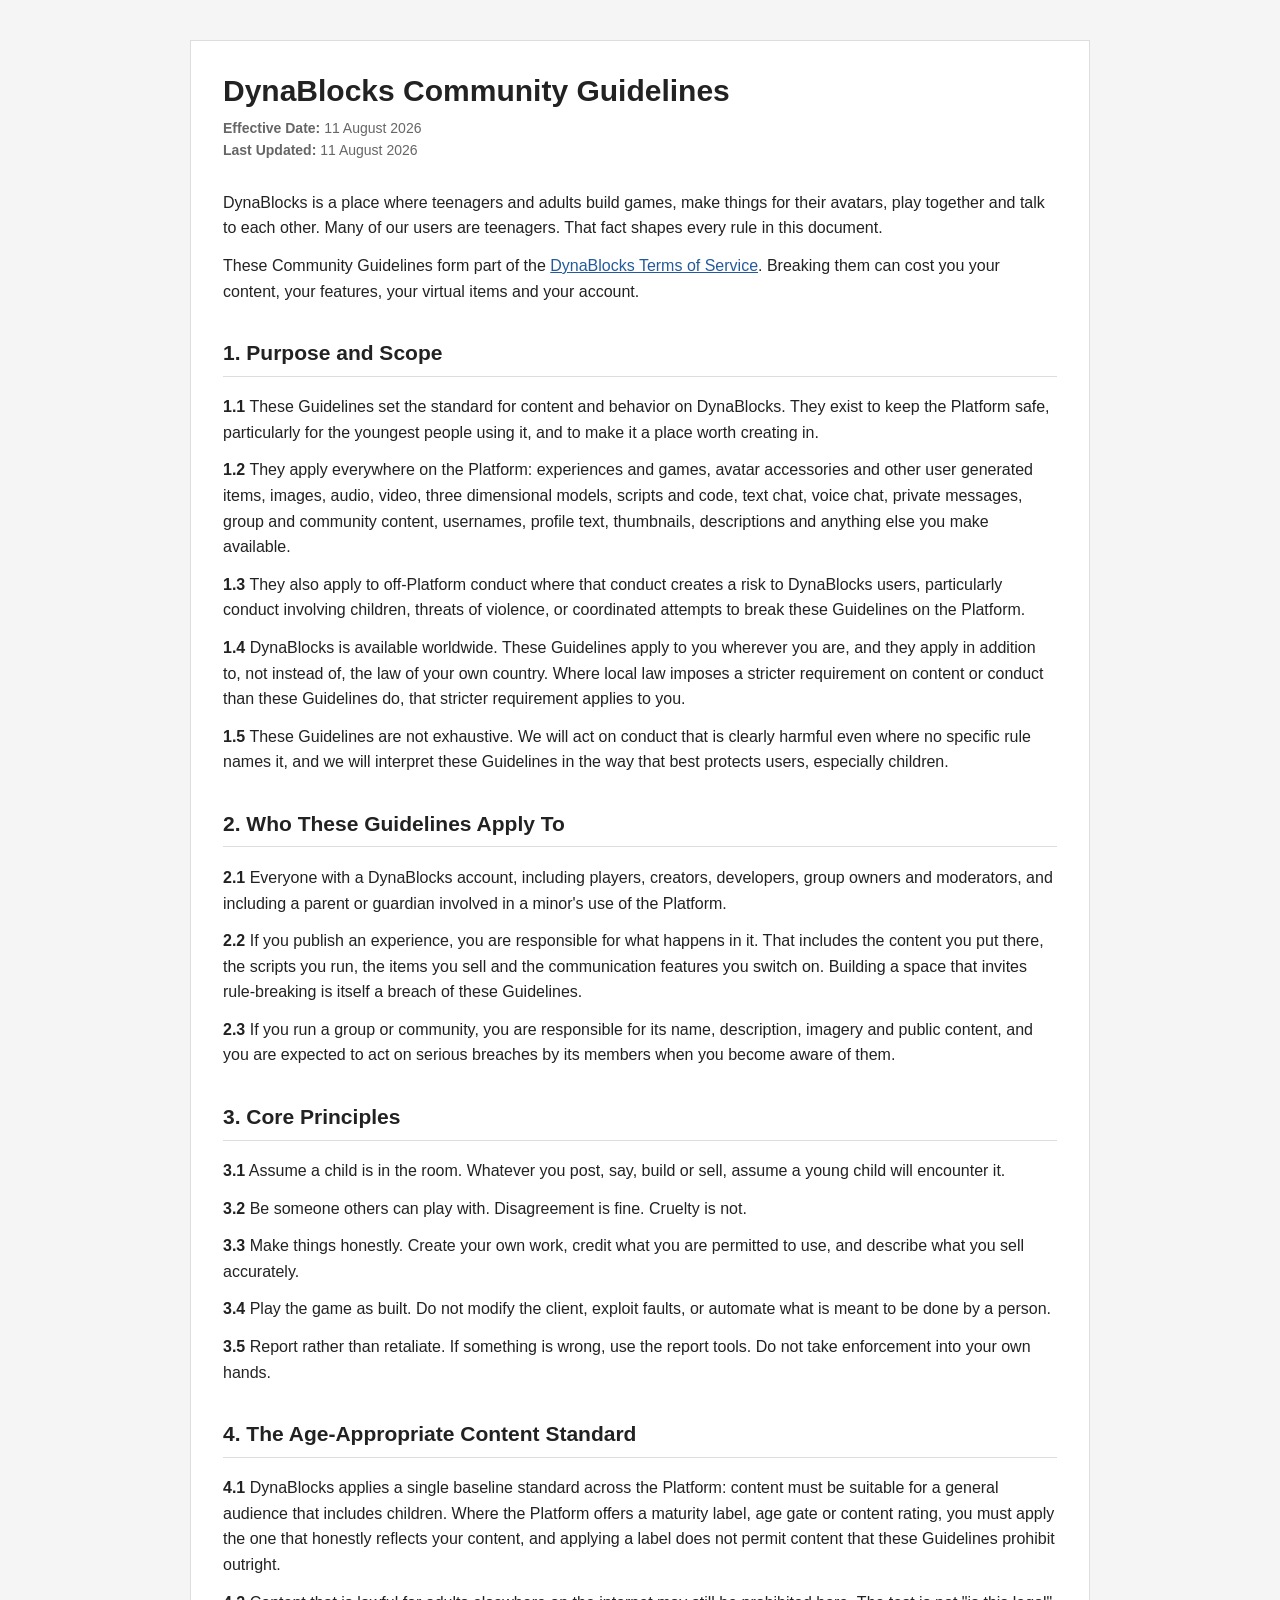
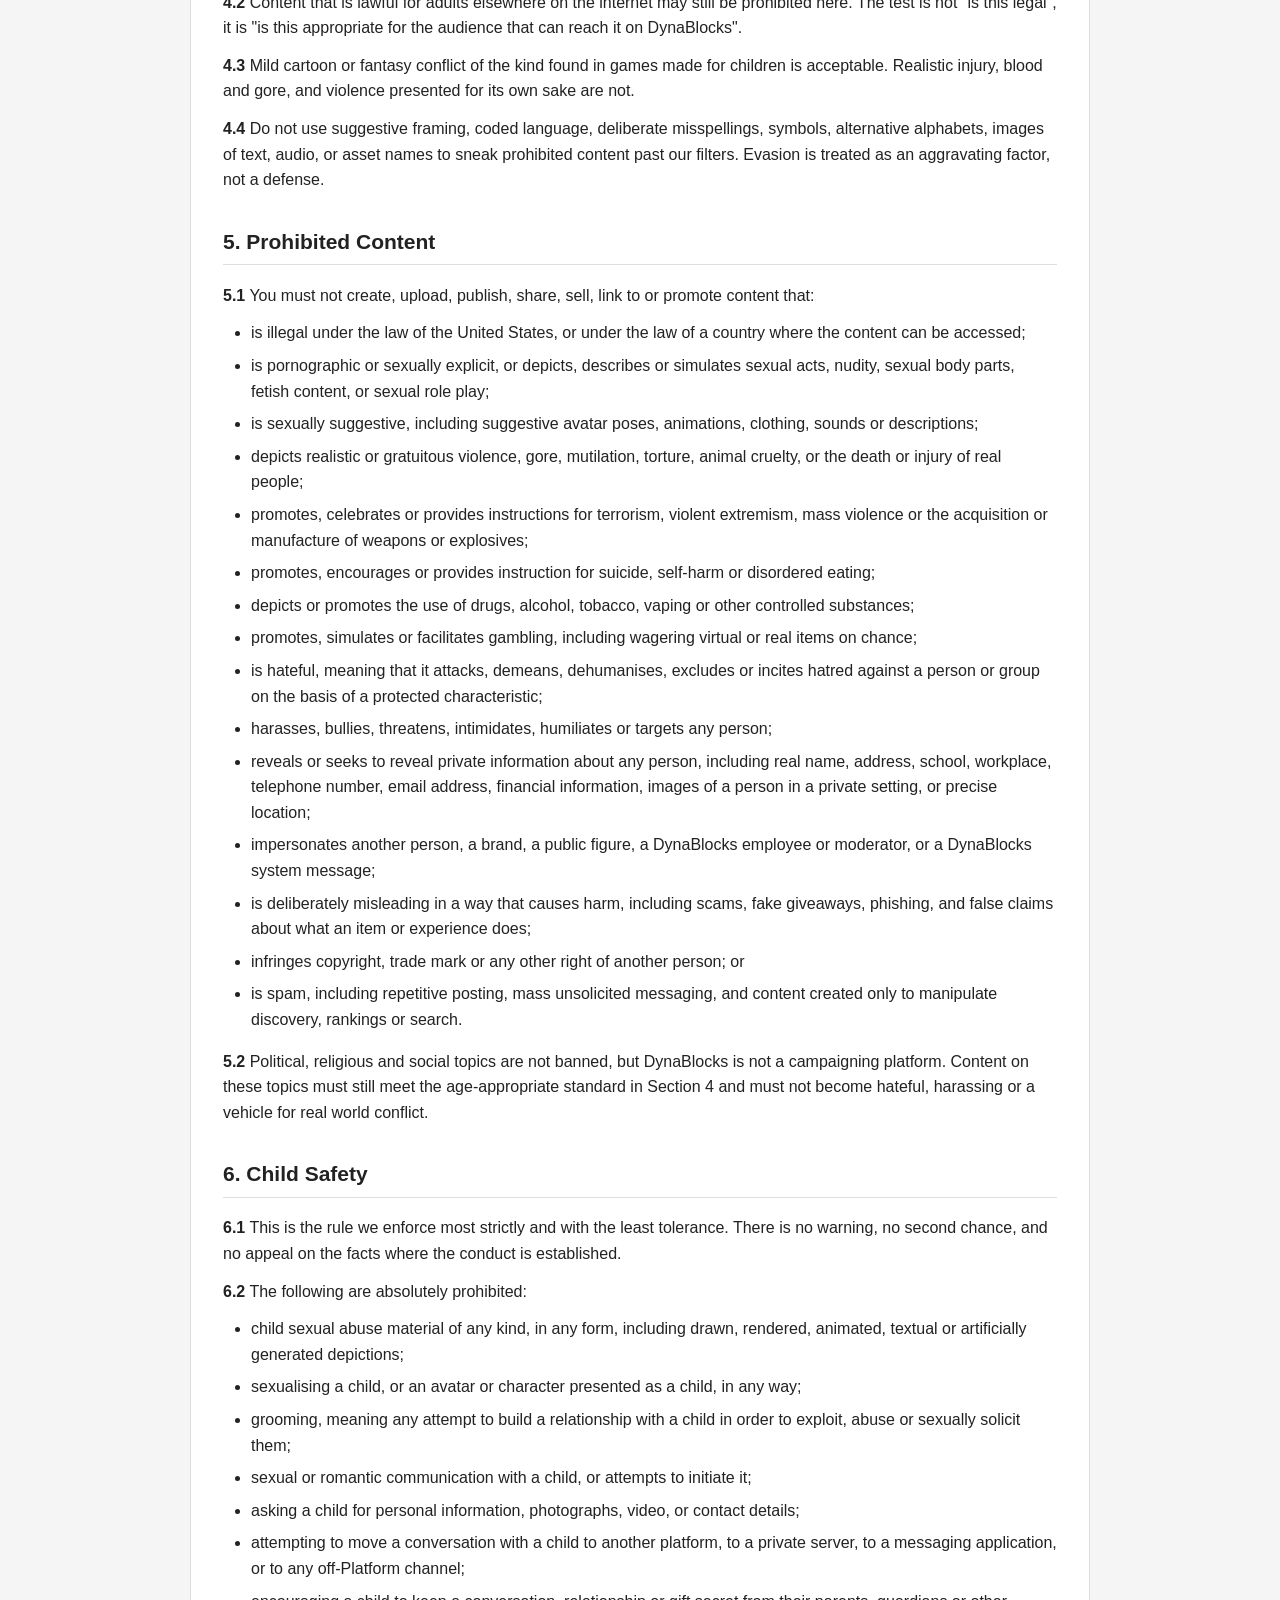
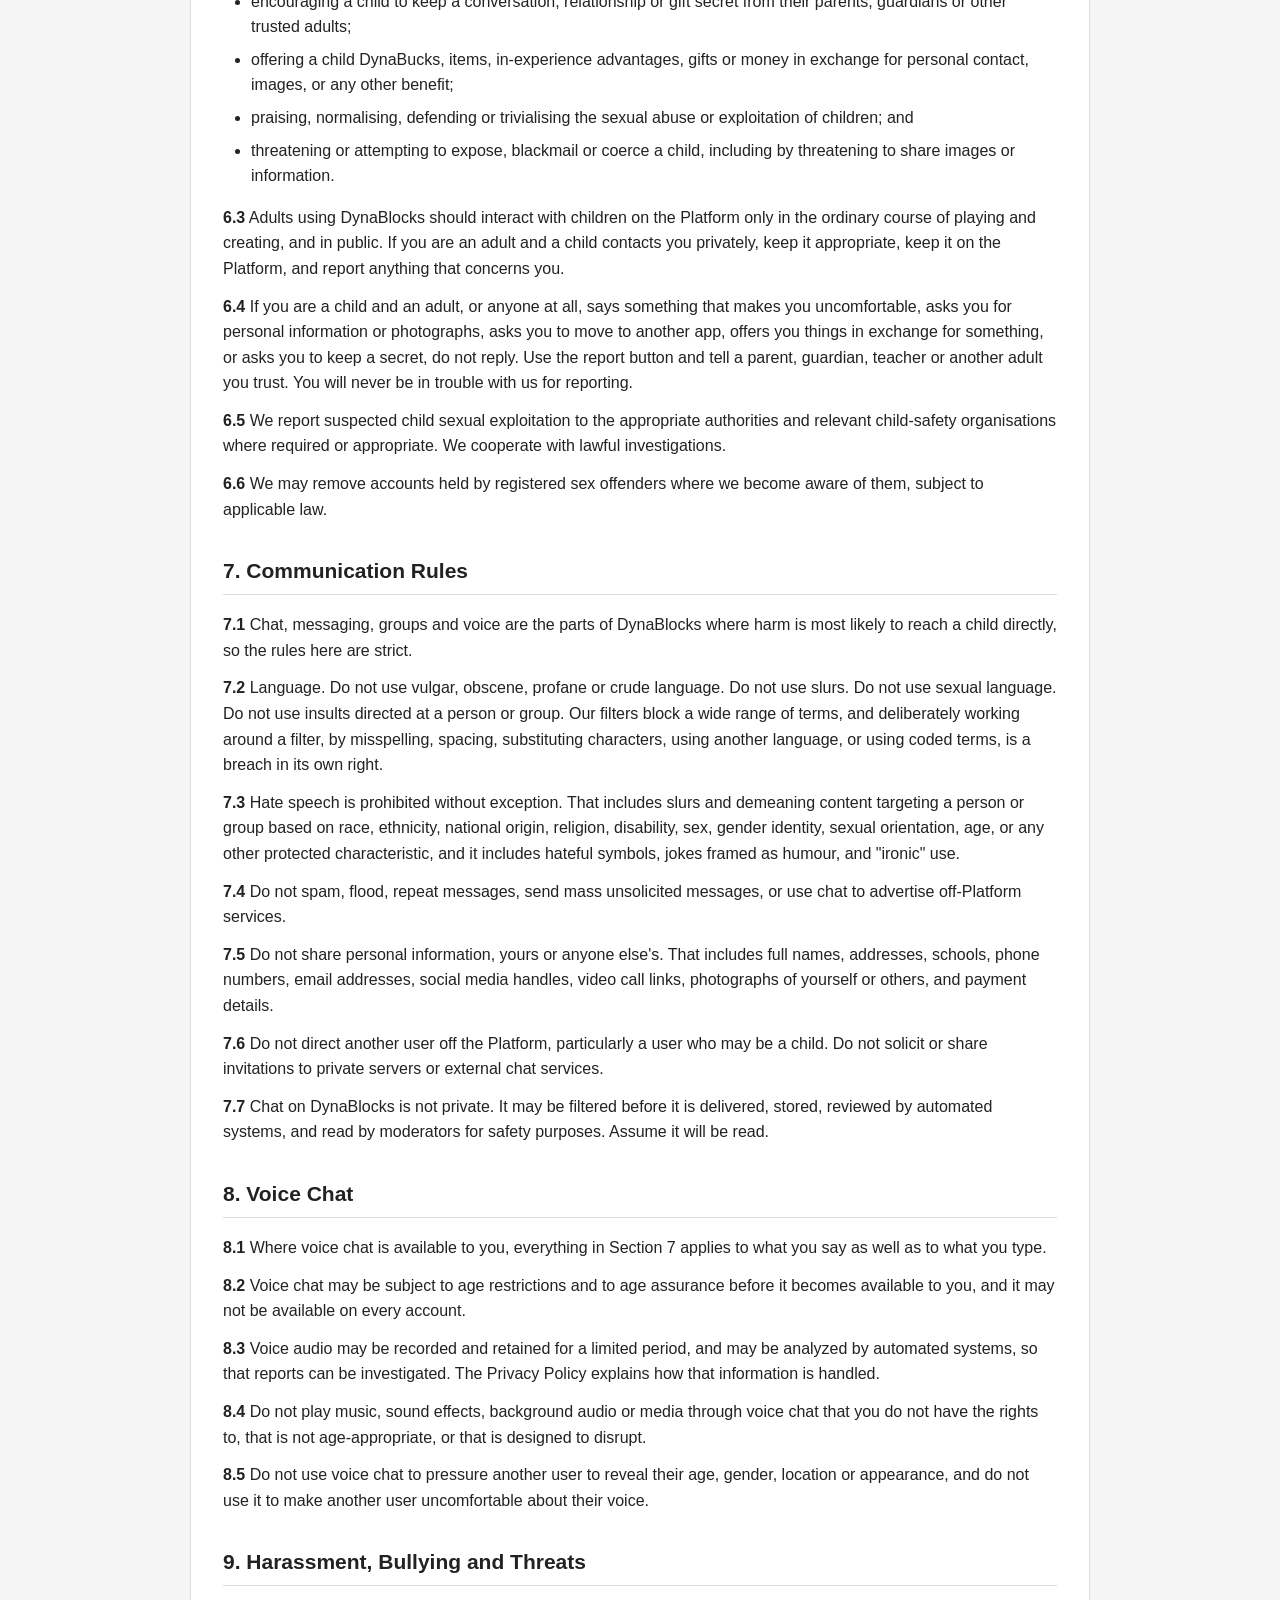
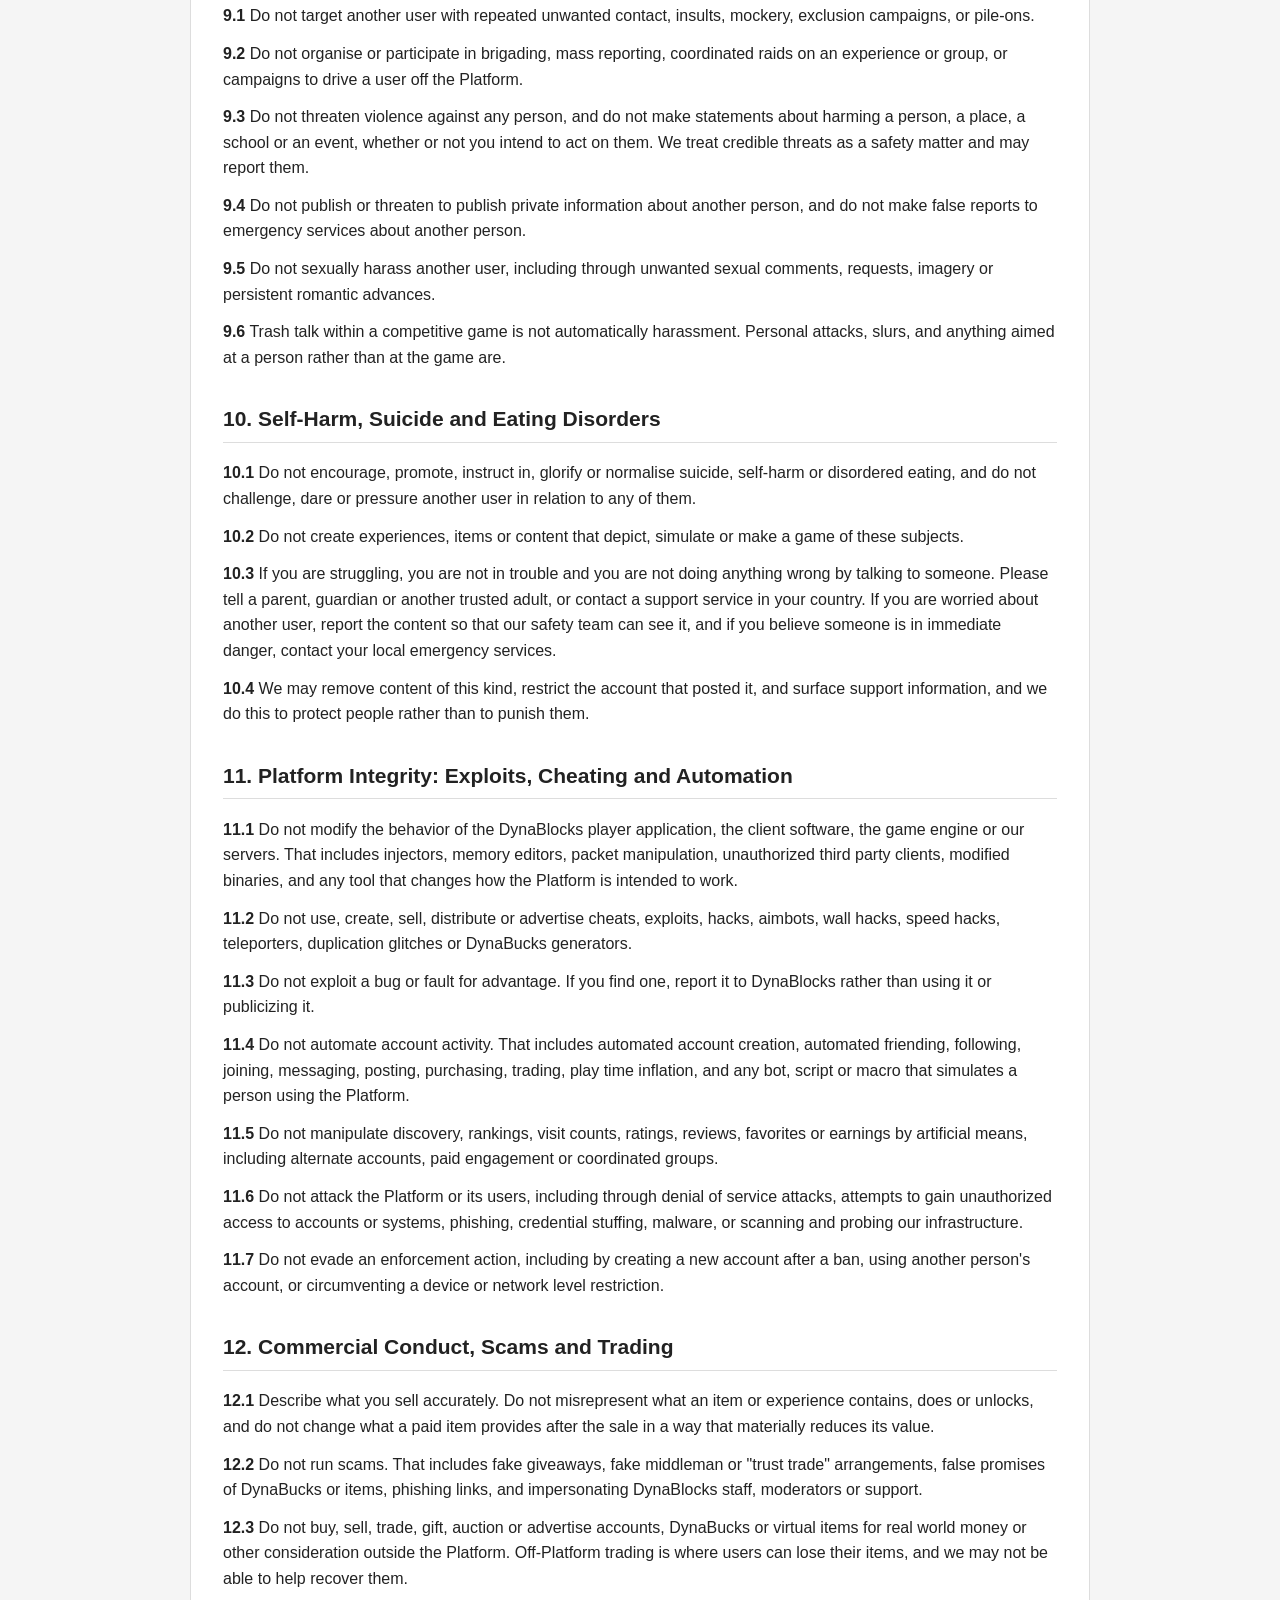
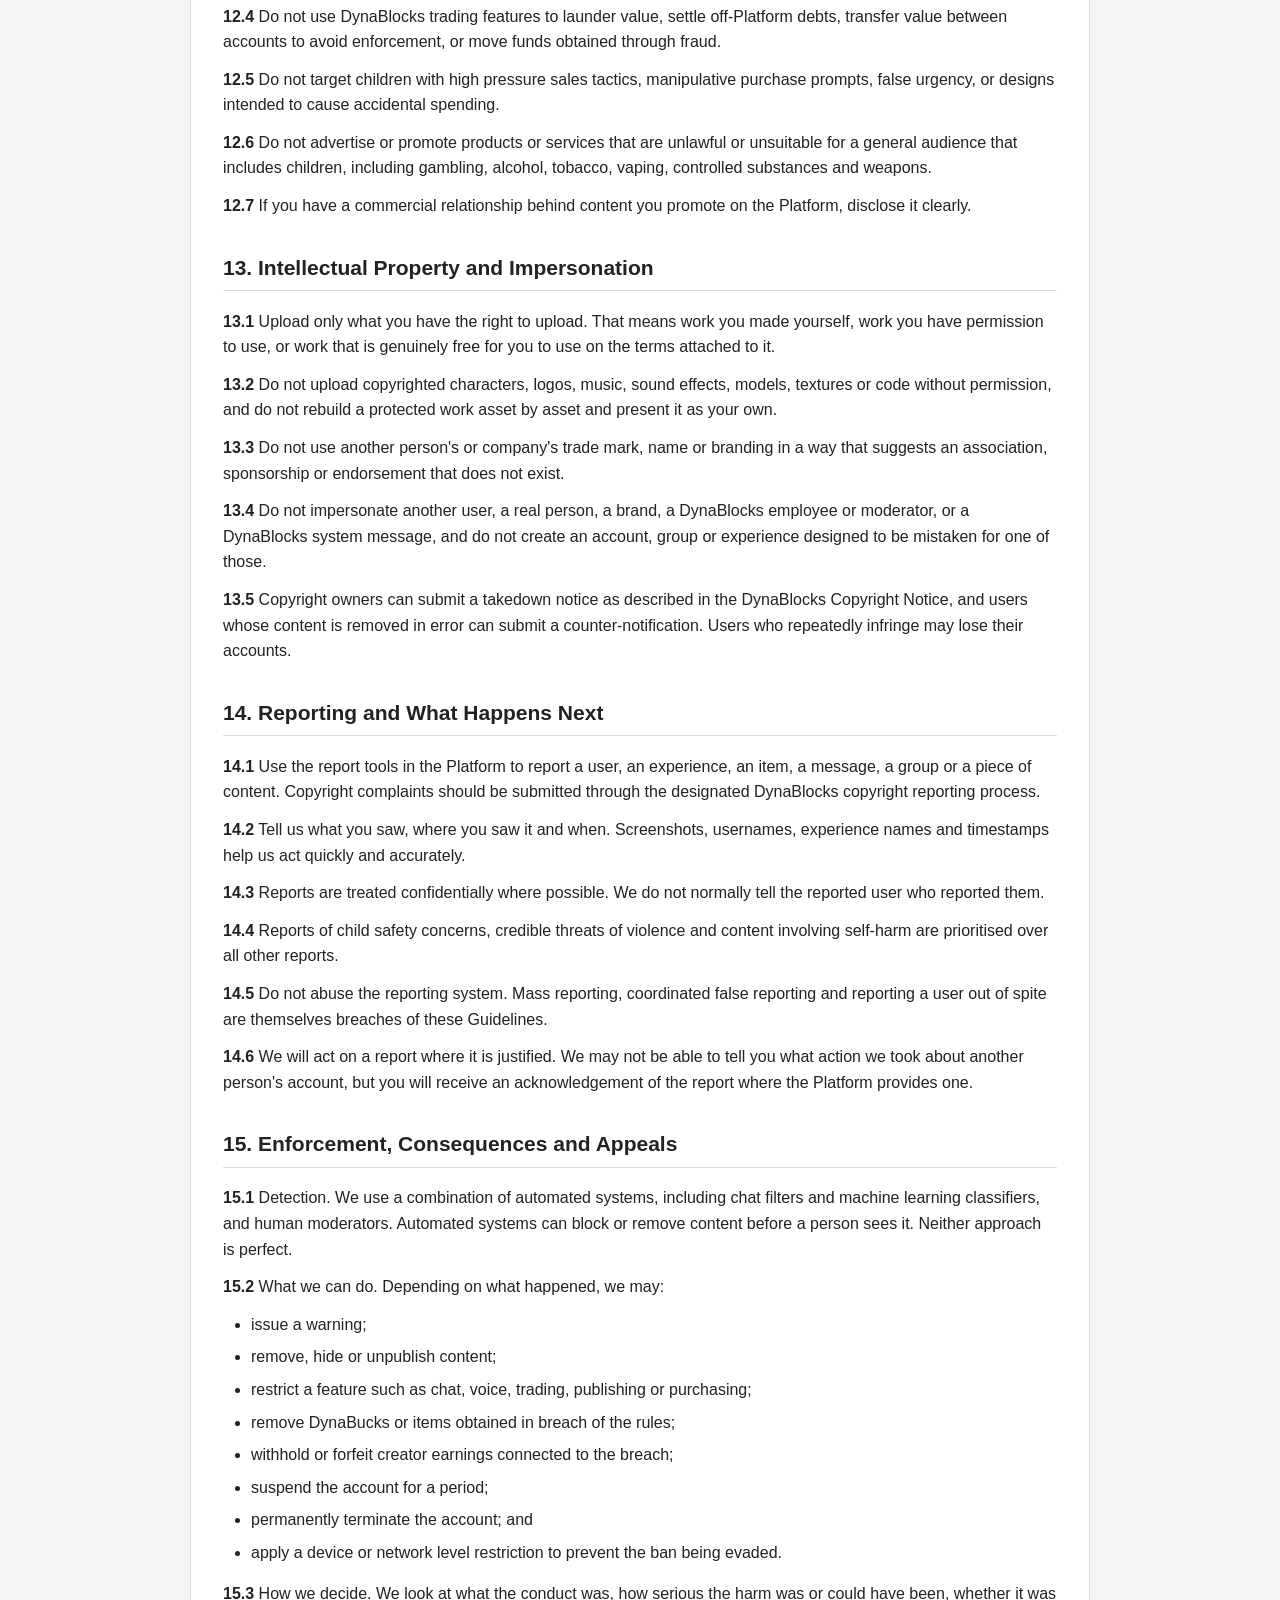
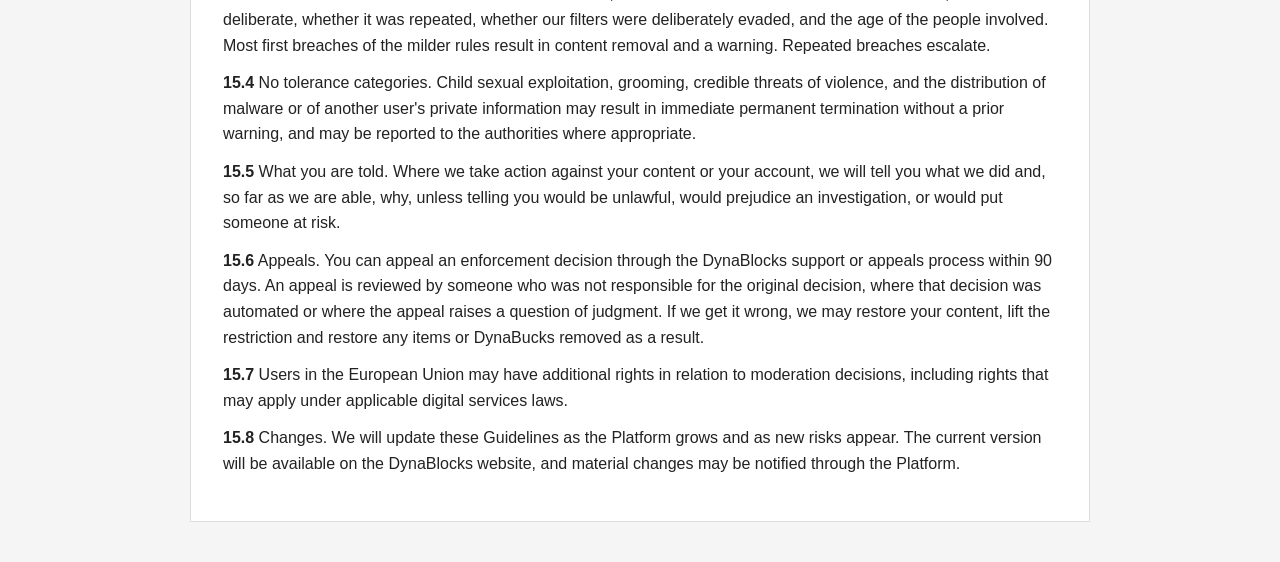
==== community-guidelines.html @ cc692738 "Create community-guidelines.html" ====
<!DOCTYPE html>

<html lang="en">
<head>
    <meta charset="UTF-8">
    <meta name="viewport" content="width=device-width, initial-scale=1.0">
<title>DynaBlocks Community Guidelines</title>

<link rel="stylesheet" href="/css/style.css">

<style>
    body {
        margin: 0;
        background: #f5f5f5;
        color: #222;
        font-family: Arial, Helvetica, sans-serif;
        line-height: 1.6;
    }

    .legal-page {
        max-width: 900px;
        margin: 40px auto;
        padding: 32px;
        background: #fff;
        border: 1px solid #ddd;
        box-sizing: border-box;
    }

    .legal-page h1 {
        margin-top: 0;
        margin-bottom: 8px;
        font-size: 30px;
        line-height: 1.2;
    }

    .legal-page h2 {
        margin-top: 32px;
        padding-bottom: 6px;
        border-bottom: 1px solid #ddd;
        font-size: 21px;
    }

    .legal-page p {
        margin: 12px 0;
    }

    .legal-page ul {
        margin-top: 8px;
        margin-bottom: 16px;
        padding-left: 28px;
    }

    .legal-page li {
        margin-bottom: 7px;
    }

    .legal-meta {
        color: #666;
        font-size: 14px;
        margin-bottom: 28px;
    }

    .legal-page a {
        color: #245a9b;
        text-decoration: underline;
    }

    .legal-page a:hover {
        color: #173f6e;
    }

    @media (max-width: 700px) {
        .legal-page {
            margin: 15px;
            padding: 20px;
        }

        .legal-page h1 {
            font-size: 25px;
        }

        .legal-page h2 {
            font-size: 19px;
        }
    }
</style>

</head>

<body>

<div class="legal-page">

<h1>DynaBlocks Community Guidelines</h1>

<div class="legal-meta">
    <strong>Effective Date:</strong> 11 August 2026<br>
    <strong>Last Updated:</strong> 11 August 2026
</div>

<p>
    DynaBlocks is a place where teenagers and adults build games, make things
    for their avatars, play together and talk to each other. Many of our users
    are teenagers. That fact shapes every rule in this document.
</p>

<p>
    These Community Guidelines form part of the
    <a href="/terms">DynaBlocks Terms of Service</a>.
    Breaking them can cost you your content, your features, your virtual items
    and your account.
</p>

<h2>1. Purpose and Scope</h2>

<p><strong>1.1</strong> These Guidelines set the standard for content and behavior on DynaBlocks. They exist to keep the Platform safe, particularly for the youngest people using it, and to make it a place worth creating in.</p>

<p><strong>1.2</strong> They apply everywhere on the Platform: experiences and games, avatar accessories and other user generated items, images, audio, video, three dimensional models, scripts and code, text chat, voice chat, private messages, group and community content, usernames, profile text, thumbnails, descriptions and anything else you make available.</p>

<p><strong>1.3</strong> They also apply to off-Platform conduct where that conduct creates a risk to DynaBlocks users, particularly conduct involving children, threats of violence, or coordinated attempts to break these Guidelines on the Platform.</p>

<p><strong>1.4</strong> DynaBlocks is available worldwide. These Guidelines apply to you wherever you are, and they apply in addition to, not instead of, the law of your own country. Where local law imposes a stricter requirement on content or conduct than these Guidelines do, that stricter requirement applies to you.</p>

<p><strong>1.5</strong> These Guidelines are not exhaustive. We will act on conduct that is clearly harmful even where no specific rule names it, and we will interpret these Guidelines in the way that best protects users, especially children.</p>

<h2>2. Who These Guidelines Apply To</h2>

<p><strong>2.1</strong> Everyone with a DynaBlocks account, including players, creators, developers, group owners and moderators, and including a parent or guardian involved in a minor's use of the Platform.</p>

<p><strong>2.2</strong> If you publish an experience, you are responsible for what happens in it. That includes the content you put there, the scripts you run, the items you sell and the communication features you switch on. Building a space that invites rule-breaking is itself a breach of these Guidelines.</p>

<p><strong>2.3</strong> If you run a group or community, you are responsible for its name, description, imagery and public content, and you are expected to act on serious breaches by its members when you become aware of them.</p>

<h2>3. Core Principles</h2>

<p><strong>3.1</strong> Assume a child is in the room. Whatever you post, say, build or sell, assume a young child will encounter it.</p>

<p><strong>3.2</strong> Be someone others can play with. Disagreement is fine. Cruelty is not.</p>

<p><strong>3.3</strong> Make things honestly. Create your own work, credit what you are permitted to use, and describe what you sell accurately.</p>

<p><strong>3.4</strong> Play the game as built. Do not modify the client, exploit faults, or automate what is meant to be done by a person.</p>

<p><strong>3.5</strong> Report rather than retaliate. If something is wrong, use the report tools. Do not take enforcement into your own hands.</p>

<h2>4. The Age-Appropriate Content Standard</h2>

<p><strong>4.1</strong> DynaBlocks applies a single baseline standard across the Platform: content must be suitable for a general audience that includes children. Where the Platform offers a maturity label, age gate or content rating, you must apply the one that honestly reflects your content, and applying a label does not permit content that these Guidelines prohibit outright.</p>

<p><strong>4.2</strong> Content that is lawful for adults elsewhere on the internet may still be prohibited here. The test is not "is this legal", it is "is this appropriate for the audience that can reach it on DynaBlocks".</p>

<p><strong>4.3</strong> Mild cartoon or fantasy conflict of the kind found in games made for children is acceptable. Realistic injury, blood and gore, and violence presented for its own sake are not.</p>

<p><strong>4.4</strong> Do not use suggestive framing, coded language, deliberate misspellings, symbols, alternative alphabets, images of text, audio, or asset names to sneak prohibited content past our filters. Evasion is treated as an aggravating factor, not a defense.</p>

<h2>5. Prohibited Content</h2>

<p><strong>5.1</strong> You must not create, upload, publish, share, sell, link to or promote content that:</p>

<ul>
    <li>is illegal under the law of the United States, or under the law of a country where the content can be accessed;</li>
    <li>is pornographic or sexually explicit, or depicts, describes or simulates sexual acts, nudity, sexual body parts, fetish content, or sexual role play;</li>
    <li>is sexually suggestive, including suggestive avatar poses, animations, clothing, sounds or descriptions;</li>
    <li>depicts realistic or gratuitous violence, gore, mutilation, torture, animal cruelty, or the death or injury of real people;</li>
    <li>promotes, celebrates or provides instructions for terrorism, violent extremism, mass violence or the acquisition or manufacture of weapons or explosives;</li>
    <li>promotes, encourages or provides instruction for suicide, self-harm or disordered eating;</li>
    <li>depicts or promotes the use of drugs, alcohol, tobacco, vaping or other controlled substances;</li>
    <li>promotes, simulates or facilitates gambling, including wagering virtual or real items on chance;</li>
    <li>is hateful, meaning that it attacks, demeans, dehumanises, excludes or incites hatred against a person or group on the basis of a protected characteristic;</li>
    <li>harasses, bullies, threatens, intimidates, humiliates or targets any person;</li>
    <li>reveals or seeks to reveal private information about any person, including real name, address, school, workplace, telephone number, email address, financial information, images of a person in a private setting, or precise location;</li>
    <li>impersonates another person, a brand, a public figure, a DynaBlocks employee or moderator, or a DynaBlocks system message;</li>
    <li>is deliberately misleading in a way that causes harm, including scams, fake giveaways, phishing, and false claims about what an item or experience does;</li>
    <li>infringes copyright, trade mark or any other right of another person; or</li>
    <li>is spam, including repetitive posting, mass unsolicited messaging, and content created only to manipulate discovery, rankings or search.</li>
</ul>

<p><strong>5.2</strong> Political, religious and social topics are not banned, but DynaBlocks is not a campaigning platform. Content on these topics must still meet the age-appropriate standard in Section 4 and must not become hateful, harassing or a vehicle for real world conflict.</p>

<h2>6. Child Safety</h2>

<p><strong>6.1</strong> This is the rule we enforce most strictly and with the least tolerance. There is no warning, no second chance, and no appeal on the facts where the conduct is established.</p>

<p><strong>6.2</strong> The following are absolutely prohibited:</p>

<ul>
    <li>child sexual abuse material of any kind, in any form, including drawn, rendered, animated, textual or artificially generated depictions;</li>
    <li>sexualising a child, or an avatar or character presented as a child, in any way;</li>
    <li>grooming, meaning any attempt to build a relationship with a child in order to exploit, abuse or sexually solicit them;</li>
    <li>sexual or romantic communication with a child, or attempts to initiate it;</li>
    <li>asking a child for personal information, photographs, video, or contact details;</li>
    <li>attempting to move a conversation with a child to another platform, to a private server, to a messaging application, or to any off-Platform channel;</li>
    <li>encouraging a child to keep a conversation, relationship or gift secret from their parents, guardians or other trusted adults;</li>
    <li>offering a child DynaBucks, items, in-experience advantages, gifts or money in exchange for personal contact, images, or any other benefit;</li>
    <li>praising, normalising, defending or trivialising the sexual abuse or exploitation of children; and</li>
    <li>threatening or attempting to expose, blackmail or coerce a child, including by threatening to share images or information.</li>
</ul>

<p><strong>6.3</strong> Adults using DynaBlocks should interact with children on the Platform only in the ordinary course of playing and creating, and in public. If you are an adult and a child contacts you privately, keep it appropriate, keep it on the Platform, and report anything that concerns you.</p>

<p><strong>6.4</strong> If you are a child and an adult, or anyone at all, says something that makes you uncomfortable, asks you for personal information or photographs, asks you to move to another app, offers you things in exchange for something, or asks you to keep a secret, do not reply. Use the report button and tell a parent, guardian, teacher or another adult you trust. You will never be in trouble with us for reporting.</p>

<p><strong>6.5</strong> We report suspected child sexual exploitation to the appropriate authorities and relevant child-safety organisations where required or appropriate. We cooperate with lawful investigations.</p>

<p><strong>6.6</strong> We may remove accounts held by registered sex offenders where we become aware of them, subject to applicable law.</p>

<h2>7. Communication Rules</h2>

<p><strong>7.1</strong> Chat, messaging, groups and voice are the parts of DynaBlocks where harm is most likely to reach a child directly, so the rules here are strict.</p>

<p><strong>7.2</strong> Language. Do not use vulgar, obscene, profane or crude language. Do not use slurs. Do not use sexual language. Do not use insults directed at a person or group. Our filters block a wide range of terms, and deliberately working around a filter, by misspelling, spacing, substituting characters, using another language, or using coded terms, is a breach in its own right.</p>

<p><strong>7.3</strong> Hate speech is prohibited without exception. That includes slurs and demeaning content targeting a person or group based on race, ethnicity, national origin, religion, disability, sex, gender identity, sexual orientation, age, or any other protected characteristic, and it includes hateful symbols, jokes framed as humour, and "ironic" use.</p>

<p><strong>7.4</strong> Do not spam, flood, repeat messages, send mass unsolicited messages, or use chat to advertise off-Platform services.</p>

<p><strong>7.5</strong> Do not share personal information, yours or anyone else's. That includes full names, addresses, schools, phone numbers, email addresses, social media handles, video call links, photographs of yourself or others, and payment details.</p>

<p><strong>7.6</strong> Do not direct another user off the Platform, particularly a user who may be a child. Do not solicit or share invitations to private servers or external chat services.</p>

<p><strong>7.7</strong> Chat on DynaBlocks is not private. It may be filtered before it is delivered, stored, reviewed by automated systems, and read by moderators for safety purposes. Assume it will be read.</p>

<h2>8. Voice Chat</h2>

<p><strong>8.1</strong> Where voice chat is available to you, everything in Section 7 applies to what you say as well as to what you type.</p>

<p><strong>8.2</strong> Voice chat may be subject to age restrictions and to age assurance before it becomes available to you, and it may not be available on every account.</p>

<p><strong>8.3</strong> Voice audio may be recorded and retained for a limited period, and may be analyzed by automated systems, so that reports can be investigated. The Privacy Policy explains how that information is handled.</p>

<p><strong>8.4</strong> Do not play music, sound effects, background audio or media through voice chat that you do not have the rights to, that is not age-appropriate, or that is designed to disrupt.</p>

<p><strong>8.5</strong> Do not use voice chat to pressure another user to reveal their age, gender, location or appearance, and do not use it to make another user uncomfortable about their voice.</p>

<h2>9. Harassment, Bullying and Threats</h2>

<p><strong>9.1</strong> Do not target another user with repeated unwanted contact, insults, mockery, exclusion campaigns, or pile-ons.</p>

<p><strong>9.2</strong> Do not organise or participate in brigading, mass reporting, coordinated raids on an experience or group, or campaigns to drive a user off the Platform.</p>

<p><strong>9.3</strong> Do not threaten violence against any person, and do not make statements about harming a person, a place, a school or an event, whether or not you intend to act on them. We treat credible threats as a safety matter and may report them.</p>

<p><strong>9.4</strong> Do not publish or threaten to publish private information about another person, and do not make false reports to emergency services about another person.</p>

<p><strong>9.5</strong> Do not sexually harass another user, including through unwanted sexual comments, requests, imagery or persistent romantic advances.</p>

<p><strong>9.6</strong> Trash talk within a competitive game is not automatically harassment. Personal attacks, slurs, and anything aimed at a person rather than at the game are.</p>

<h2>10. Self-Harm, Suicide and Eating Disorders</h2>

<p><strong>10.1</strong> Do not encourage, promote, instruct in, glorify or normalise suicide, self-harm or disordered eating, and do not challenge, dare or pressure another user in relation to any of them.</p>

<p><strong>10.2</strong> Do not create experiences, items or content that depict, simulate or make a game of these subjects.</p>

<p><strong>10.3</strong> If you are struggling, you are not in trouble and you are not doing anything wrong by talking to someone. Please tell a parent, guardian or another trusted adult, or contact a support service in your country. If you are worried about another user, report the content so that our safety team can see it, and if you believe someone is in immediate danger, contact your local emergency services.</p>

<p><strong>10.4</strong> We may remove content of this kind, restrict the account that posted it, and surface support information, and we do this to protect people rather than to punish them.</p>

<h2>11. Platform Integrity: Exploits, Cheating and Automation</h2>

<p><strong>11.1</strong> Do not modify the behavior of the DynaBlocks player application, the client software, the game engine or our servers. That includes injectors, memory editors, packet manipulation, unauthorized third party clients, modified binaries, and any tool that changes how the Platform is intended to work.</p>

<p><strong>11.2</strong> Do not use, create, sell, distribute or advertise cheats, exploits, hacks, aimbots, wall hacks, speed hacks, teleporters, duplication glitches or DynaBucks generators.</p>

<p><strong>11.3</strong> Do not exploit a bug or fault for advantage. If you find one, report it to DynaBlocks rather than using it or publicizing it.</p>

<p><strong>11.4</strong> Do not automate account activity. That includes automated account creation, automated friending, following, joining, messaging, posting, purchasing, trading, play time inflation, and any bot, script or macro that simulates a person using the Platform.</p>

<p><strong>11.5</strong> Do not manipulate discovery, rankings, visit counts, ratings, reviews, favorites or earnings by artificial means, including alternate accounts, paid engagement or coordinated groups.</p>

<p><strong>11.6</strong> Do not attack the Platform or its users, including through denial of service attacks, attempts to gain unauthorized access to accounts or systems, phishing, credential stuffing, malware, or scanning and probing our infrastructure.</p>

<p><strong>11.7</strong> Do not evade an enforcement action, including by creating a new account after a ban, using another person's account, or circumventing a device or network level restriction.</p>

<h2>12. Commercial Conduct, Scams and Trading</h2>

<p><strong>12.1</strong> Describe what you sell accurately. Do not misrepresent what an item or experience contains, does or unlocks, and do not change what a paid item provides after the sale in a way that materially reduces its value.</p>

<p><strong>12.2</strong> Do not run scams. That includes fake giveaways, fake middleman or "trust trade" arrangements, false promises of DynaBucks or items, phishing links, and impersonating DynaBlocks staff, moderators or support.</p>

<p><strong>12.3</strong> Do not buy, sell, trade, gift, auction or advertise accounts, DynaBucks or virtual items for real world money or other consideration outside the Platform. Off-Platform trading is where users can lose their items, and we may not be able to help recover them.</p>

<p><strong>12.4</strong> Do not use DynaBlocks trading features to launder value, settle off-Platform debts, transfer value between accounts to avoid enforcement, or move funds obtained through fraud.</p>

<p><strong>12.5</strong> Do not target children with high pressure sales tactics, manipulative purchase prompts, false urgency, or designs intended to cause accidental spending.</p>

<p><strong>12.6</strong> Do not advertise or promote products or services that are unlawful or unsuitable for a general audience that includes children, including gambling, alcohol, tobacco, vaping, controlled substances and weapons.</p>

<p><strong>12.7</strong> If you have a commercial relationship behind content you promote on the Platform, disclose it clearly.</p>

<h2>13. Intellectual Property and Impersonation</h2>

<p><strong>13.1</strong> Upload only what you have the right to upload. That means work you made yourself, work you have permission to use, or work that is genuinely free for you to use on the terms attached to it.</p>

<p><strong>13.2</strong> Do not upload copyrighted characters, logos, music, sound effects, models, textures or code without permission, and do not rebuild a protected work asset by asset and present it as your own.</p>

<p><strong>13.3</strong> Do not use another person's or company's trade mark, name or branding in a way that suggests an association, sponsorship or endorsement that does not exist.</p>

<p><strong>13.4</strong> Do not impersonate another user, a real person, a brand, a DynaBlocks employee or moderator, or a DynaBlocks system message, and do not create an account, group or experience designed to be mistaken for one of those.</p>

<p><strong>13.5</strong> Copyright owners can submit a takedown notice as described in the DynaBlocks Copyright Notice, and users whose content is removed in error can submit a counter-notification. Users who repeatedly infringe may lose their accounts.</p>

<h2>14. Reporting and What Happens Next</h2>

<p><strong>14.1</strong> Use the report tools in the Platform to report a user, an experience, an item, a message, a group or a piece of content. Copyright complaints should be submitted through the designated DynaBlocks copyright reporting process.</p>

<p><strong>14.2</strong> Tell us what you saw, where you saw it and when. Screenshots, usernames, experience names and timestamps help us act quickly and accurately.</p>

<p><strong>14.3</strong> Reports are treated confidentially where possible. We do not normally tell the reported user who reported them.</p>

<p><strong>14.4</strong> Reports of child safety concerns, credible threats of violence and content involving self-harm are prioritised over all other reports.</p>

<p><strong>14.5</strong> Do not abuse the reporting system. Mass reporting, coordinated false reporting and reporting a user out of spite are themselves breaches of these Guidelines.</p>

<p><strong>14.6</strong> We will act on a report where it is justified. We may not be able to tell you what action we took about another person's account, but you will receive an acknowledgement of the report where the Platform provides one.</p>

<h2>15. Enforcement, Consequences and Appeals</h2>

<p><strong>15.1</strong> Detection. We use a combination of automated systems, including chat filters and machine learning classifiers, and human moderators. Automated systems can block or remove content before a person sees it. Neither approach is perfect.</p>

<p><strong>15.2</strong> What we can do. Depending on what happened, we may:</p>

<ul>
    <li>issue a warning;</li>
    <li>remove, hide or unpublish content;</li>
    <li>restrict a feature such as chat, voice, trading, publishing or purchasing;</li>
    <li>remove DynaBucks or items obtained in breach of the rules;</li>
    <li>withhold or forfeit creator earnings connected to the breach;</li>
    <li>suspend the account for a period;</li>
    <li>permanently terminate the account; and</li>
    <li>apply a device or network level restriction to prevent the ban being evaded.</li>
</ul>

<p><strong>15.3</strong> How we decide. We look at what the conduct was, how serious the harm was or could have been, whether it was deliberate, whether it was repeated, whether our filters were deliberately evaded, and the age of the people involved. Most first breaches of the milder rules result in content removal and a warning. Repeated breaches escalate.</p>

<p><strong>15.4</strong> No tolerance categories. Child sexual exploitation, grooming, credible threats of violence, and the distribution of malware or of another user's private information may result in immediate permanent termination without a prior warning, and may be reported to the authorities where appropriate.</p>

<p><strong>15.5</strong> What you are told. Where we take action against your content or your account, we will tell you what we did and, so far as we are able, why, unless telling you would be unlawful, would prejudice an investigation, or would put someone at risk.</p>

<p><strong>15.6</strong> Appeals. You can appeal an enforcement decision through the DynaBlocks support or appeals process within 90 days. An appeal is reviewed by someone who was not responsible for the original decision, where that decision was automated or where the appeal raises a question of judgment. If we get it wrong, we may restore your content, lift the restriction and restore any items or DynaBucks removed as a result.</p>

<p><strong>15.7</strong> Users in the European Union may have additional rights in relation to moderation decisions, including rights that may apply under applicable digital services laws.</p>

<p><strong>15.8</strong> Changes. We will update these Guidelines as the Platform grows and as new risks appear. The current version will be available on the DynaBlocks website, and material changes may be notified through the Platform.</p>

</div>

</body>
</html>
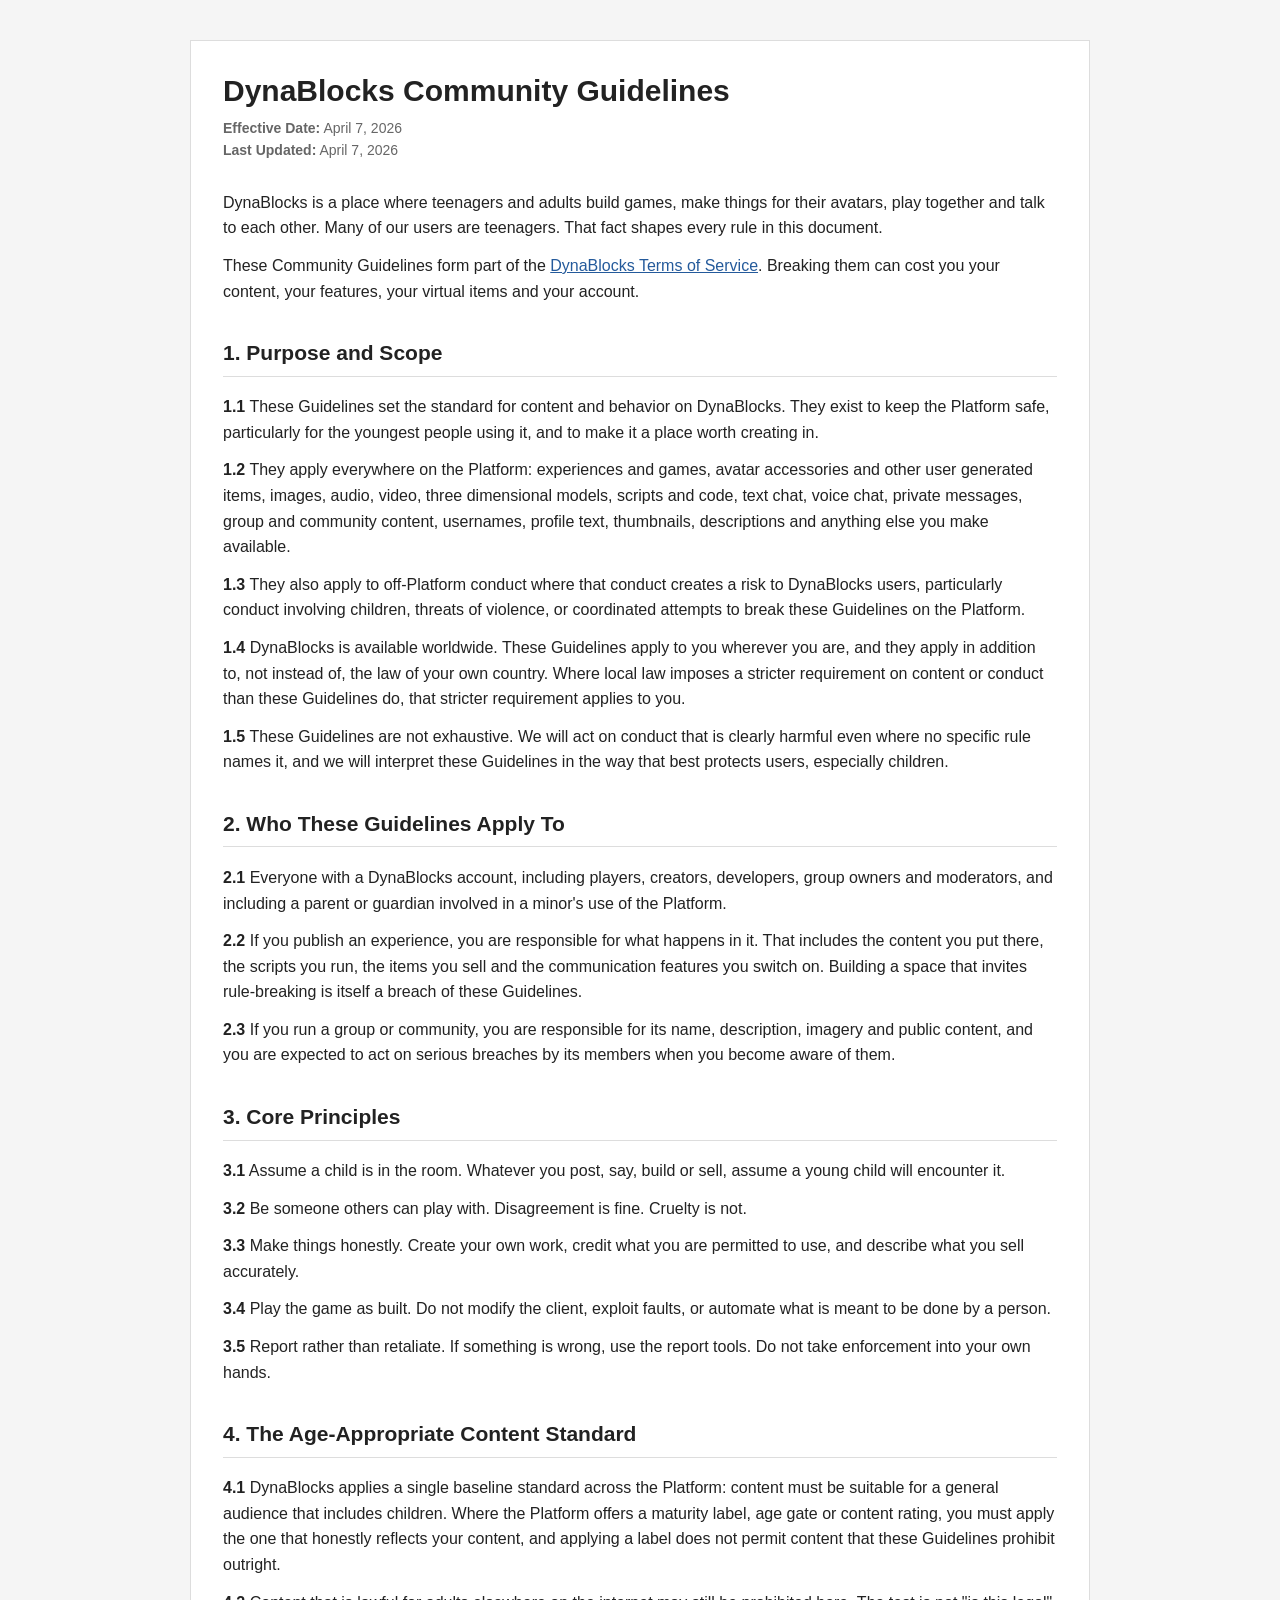
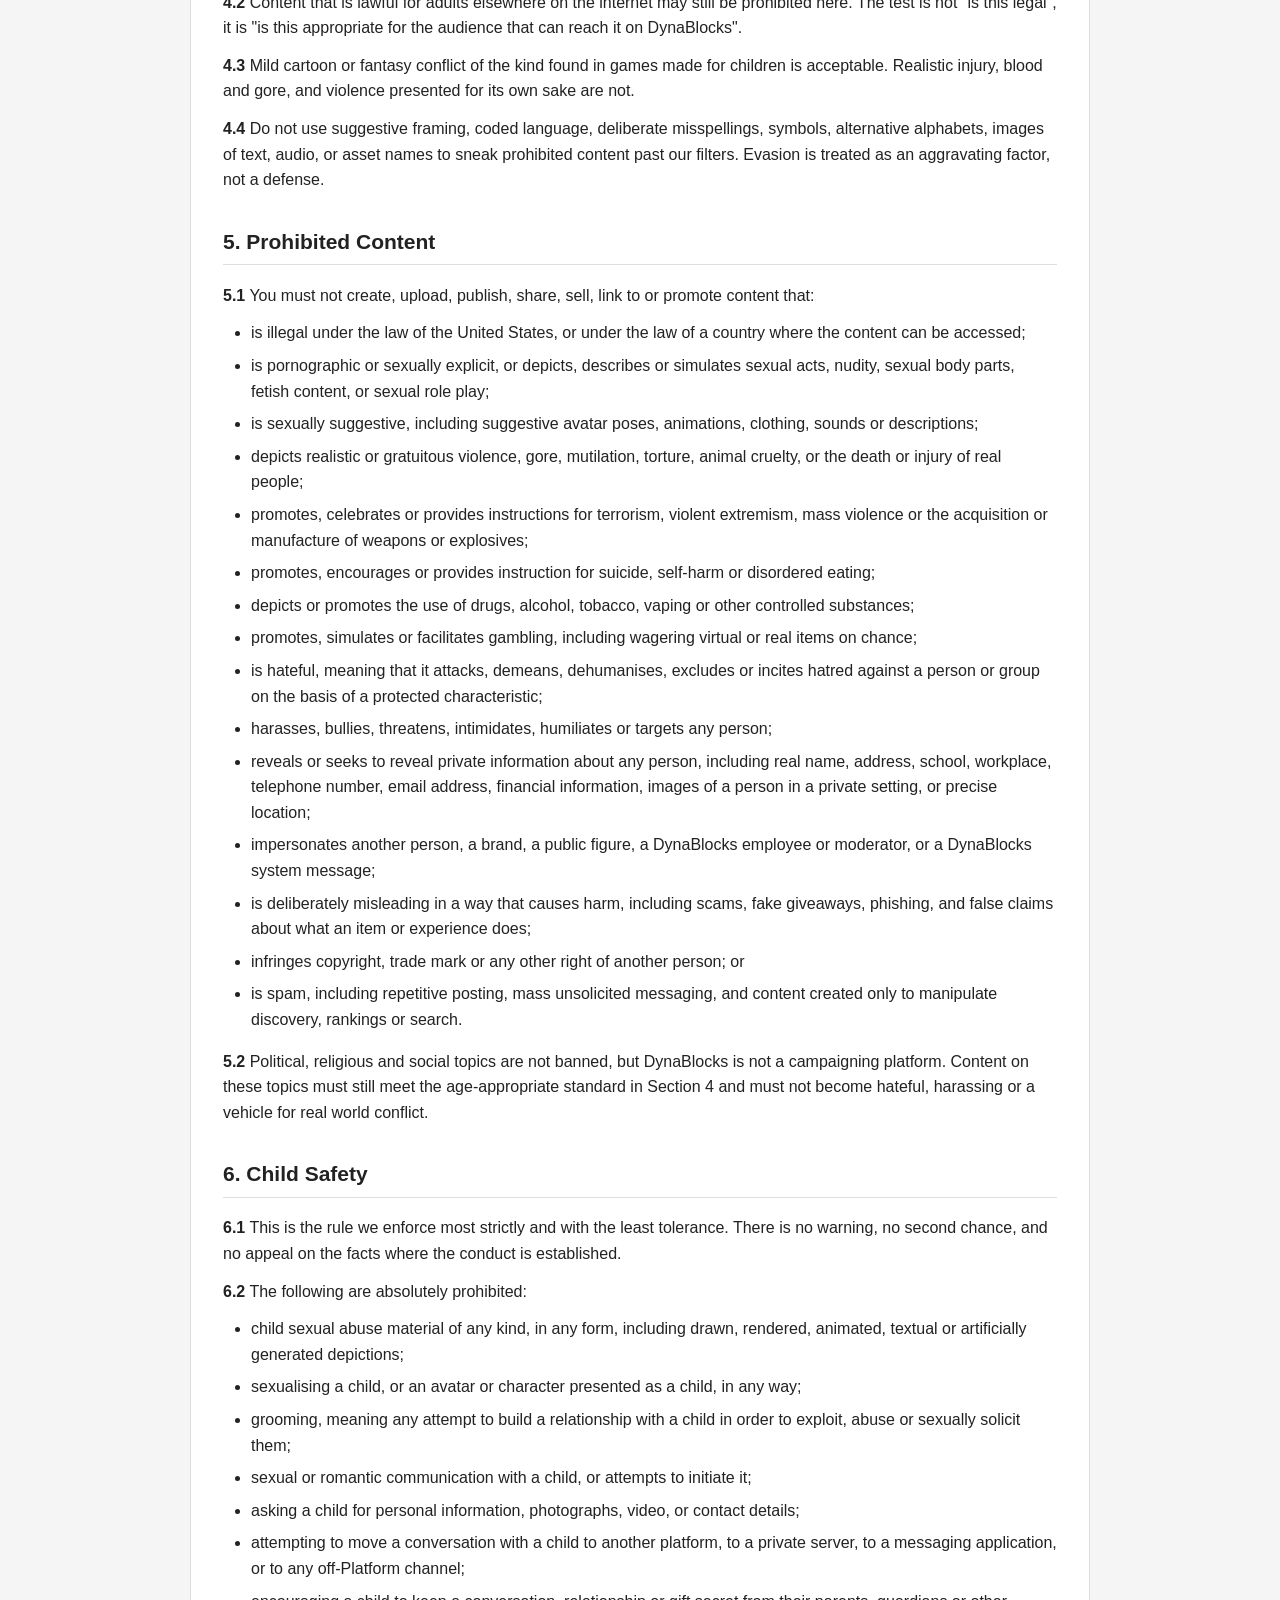
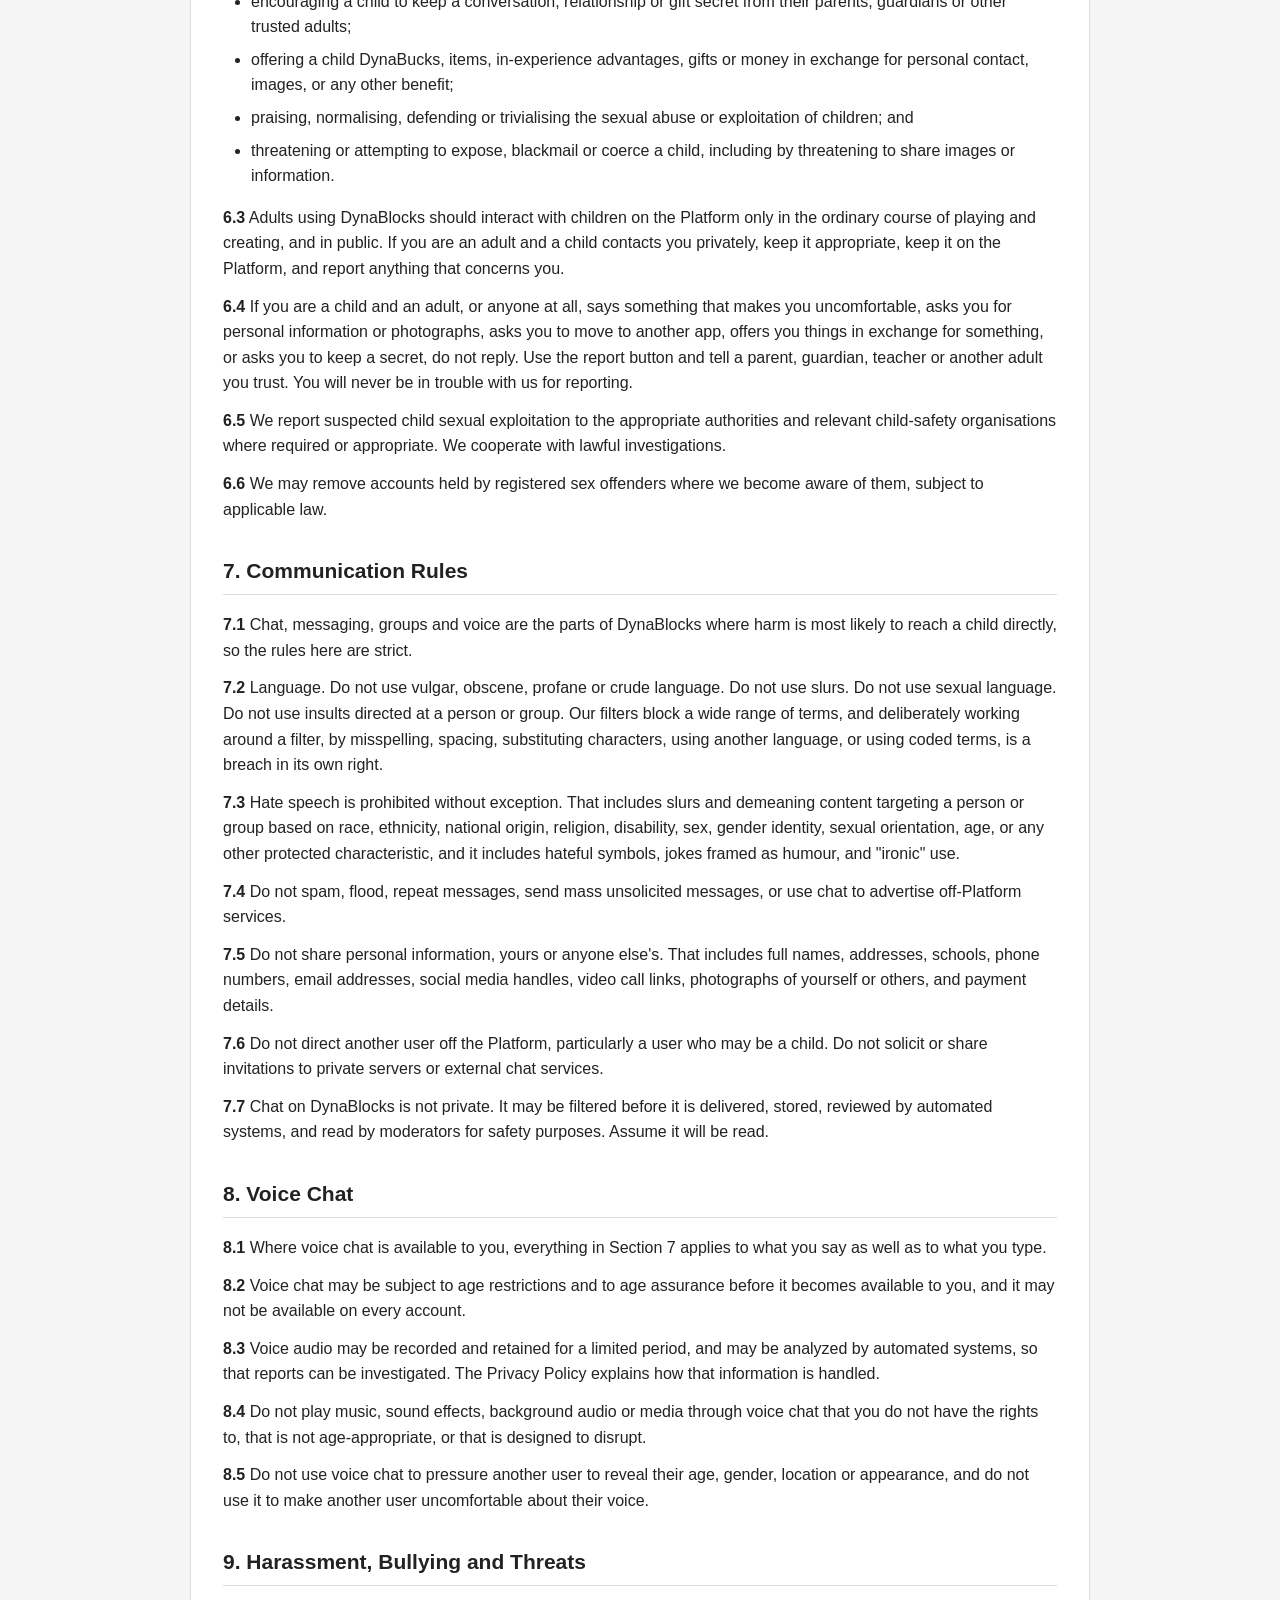
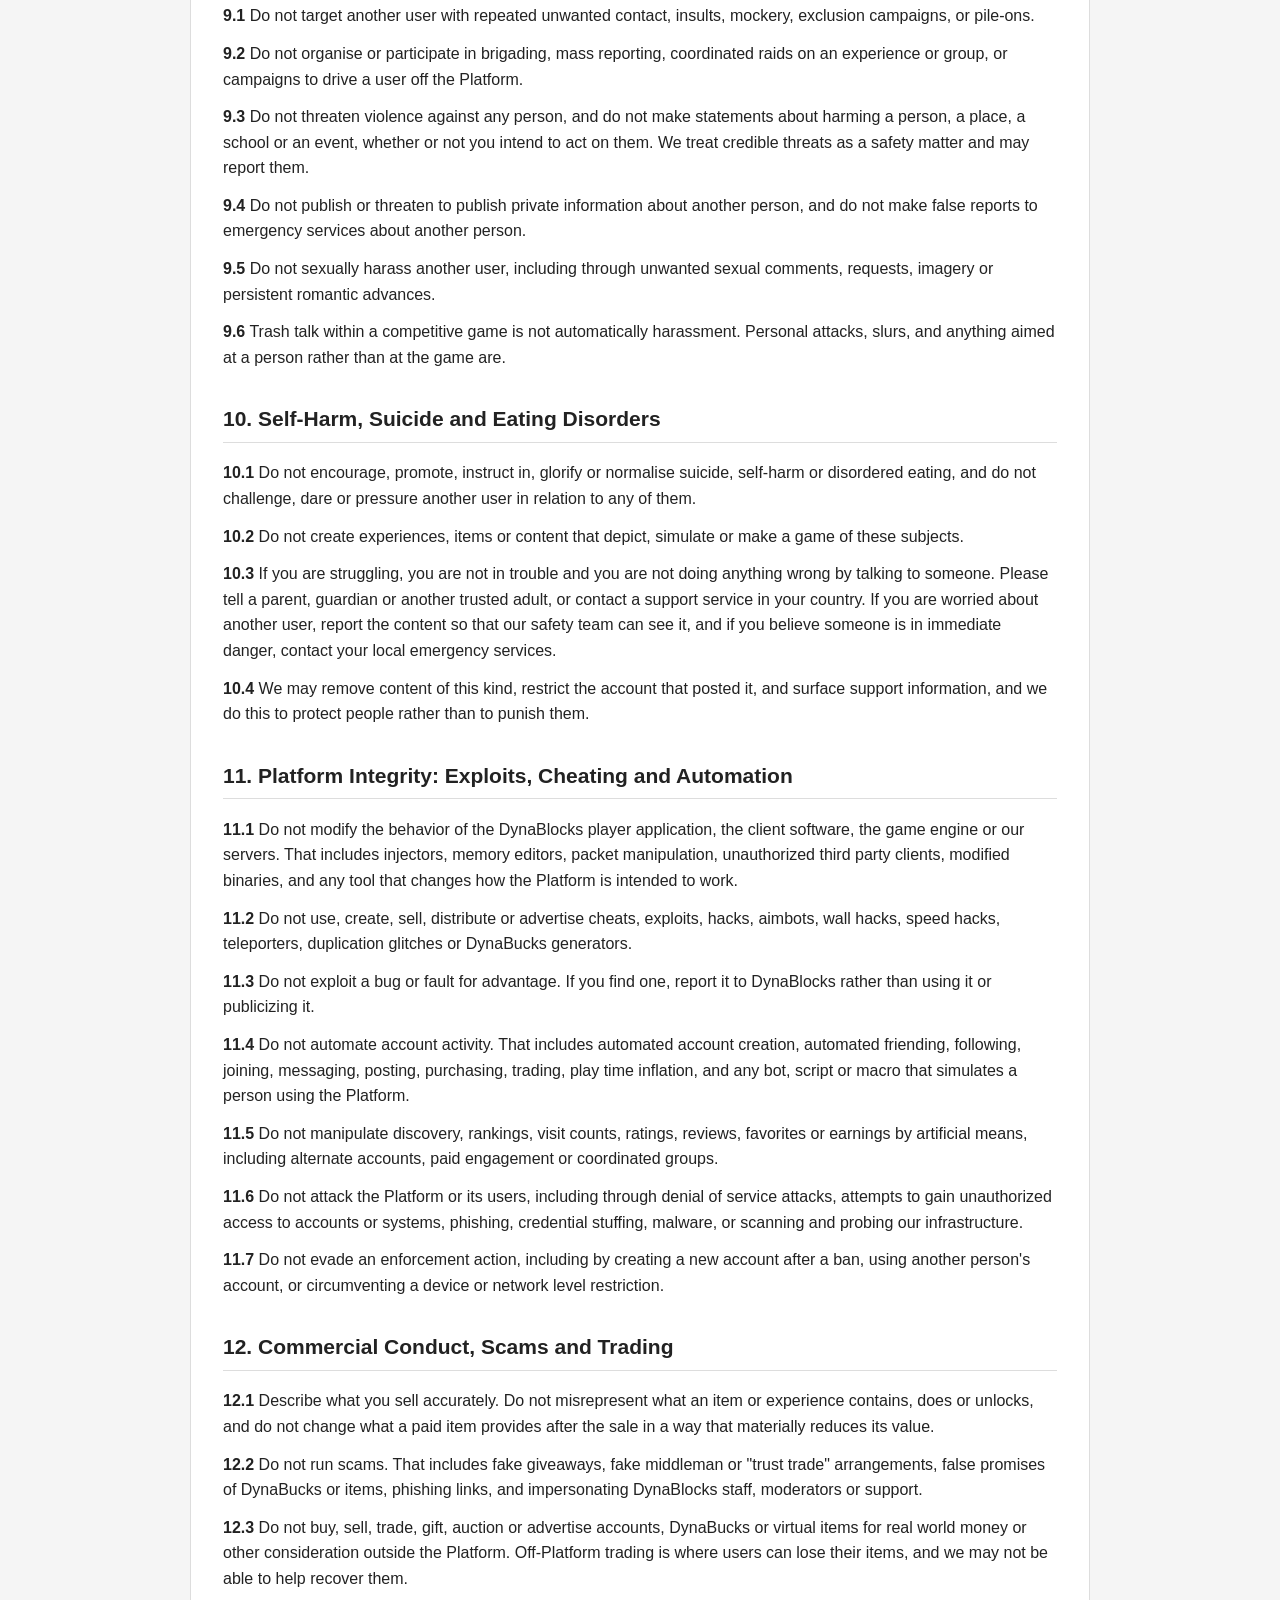
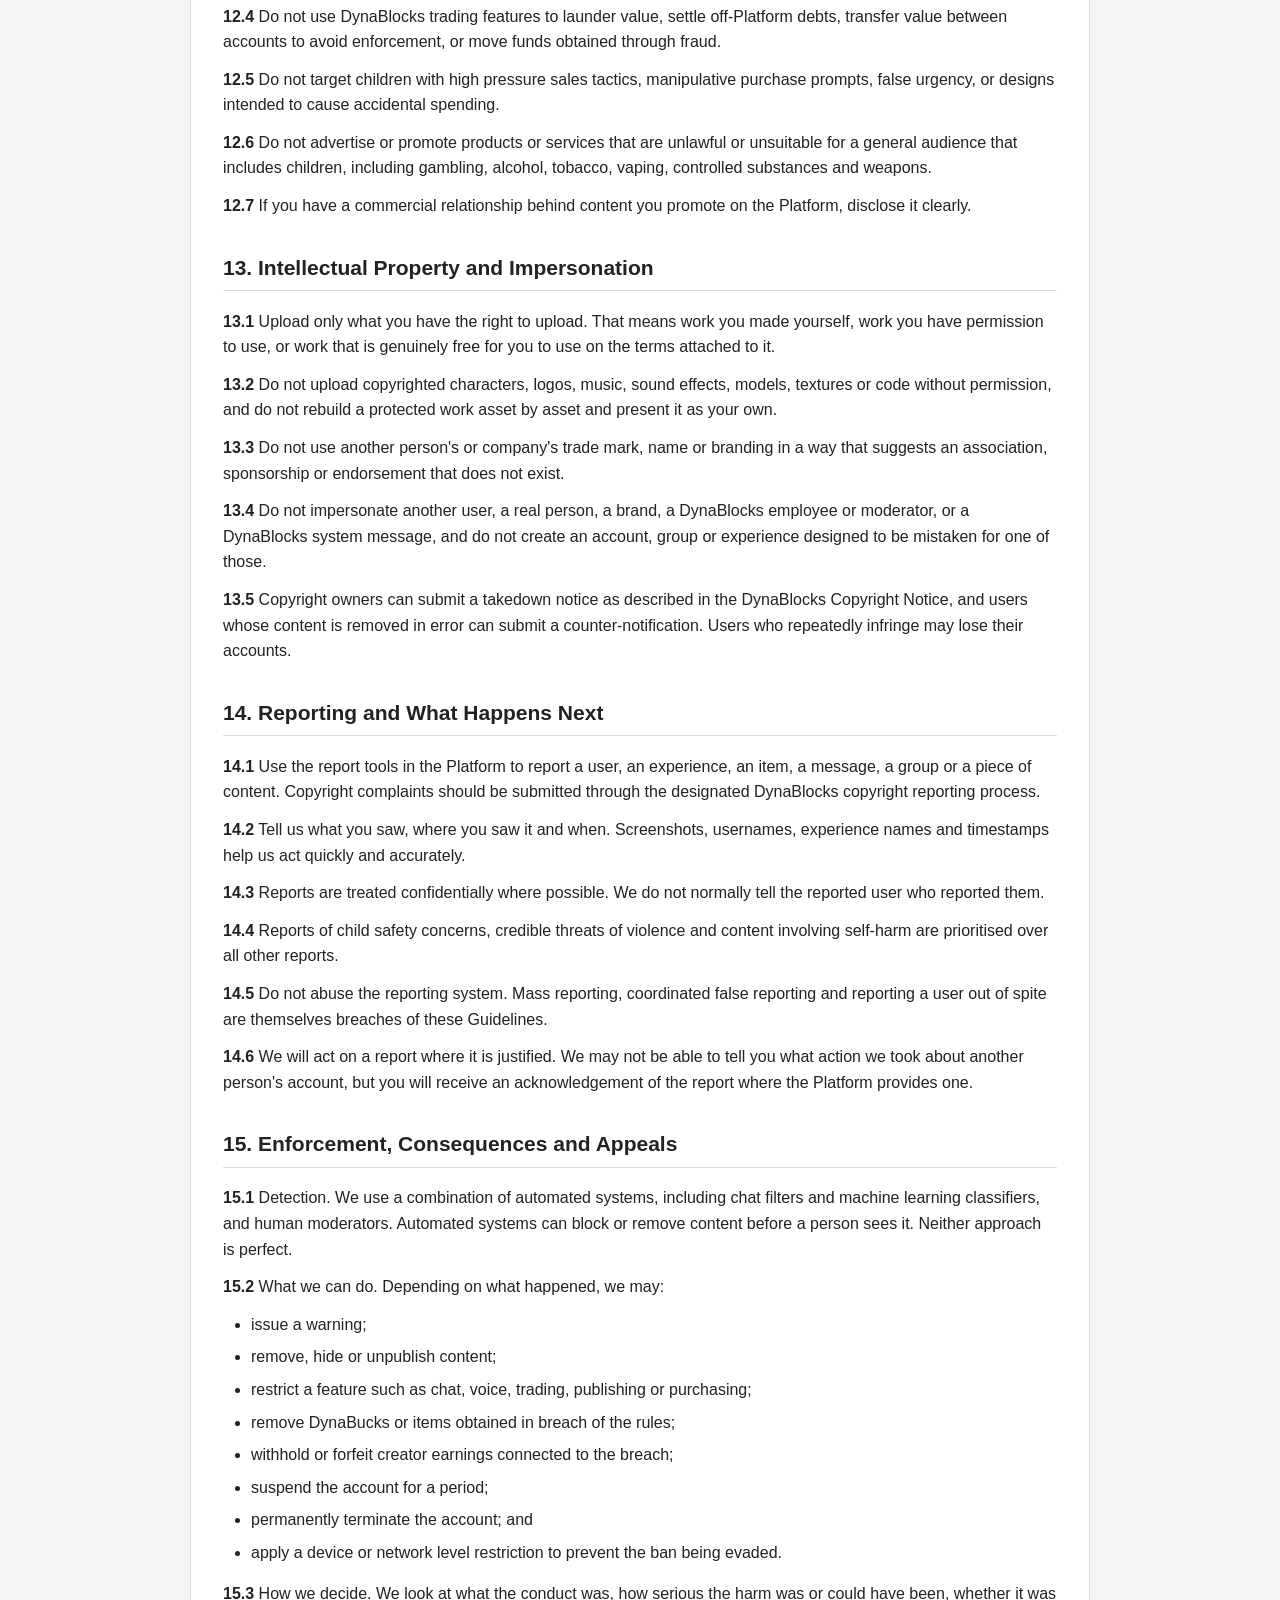
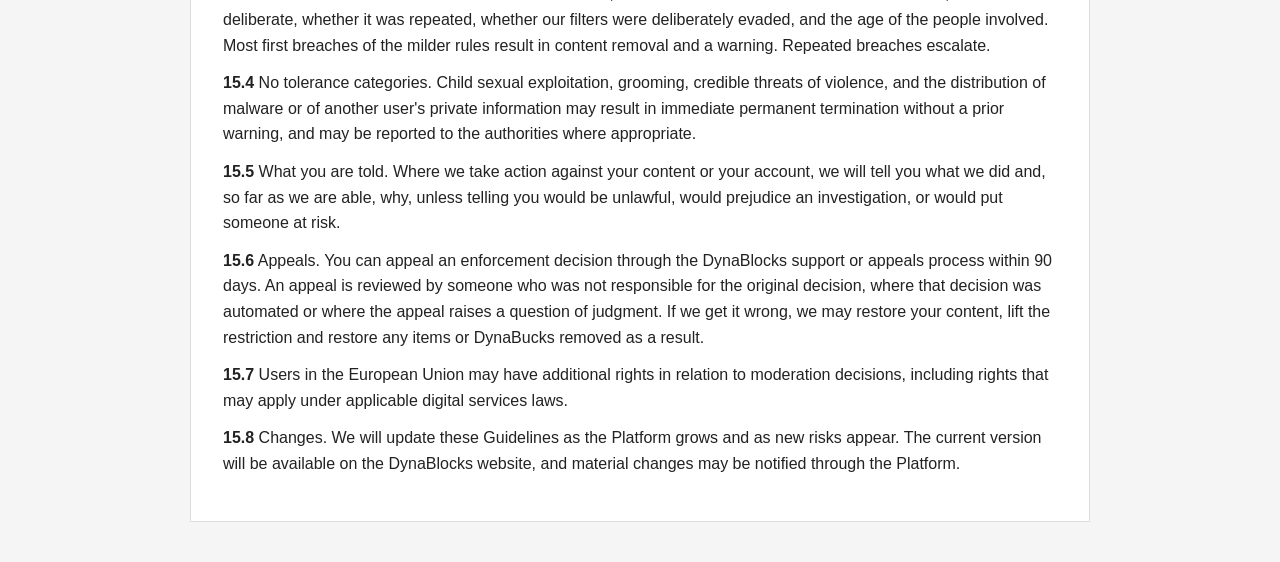
==== commit 447d2498: "Update effective date and last updated date" ====
--- a/community-guidelines.html
+++ b/community-guidelines.html
@@ -94,8 +94,8 @@
 <h1>DynaBlocks Community Guidelines</h1>
 
 <div class="legal-meta">
-    <strong>Effective Date:</strong> 11 August 2026<br>
-    <strong>Last Updated:</strong> 11 August 2026
+    <strong>Effective Date:</strong> April 7, 2026<br>
+    <strong>Last Updated:</strong> April 7, 2026
 </div>
 
 <p>
@@ -106,7 +106,7 @@
 
 <p>
     These Community Guidelines form part of the
-    <a href="/terms">DynaBlocks Terms of Service</a>.
+    <a href="/index.html">DynaBlocks Terms of Service</a>.
     Breaking them can cost you your content, your features, your virtual items
     and your account.
 </p>
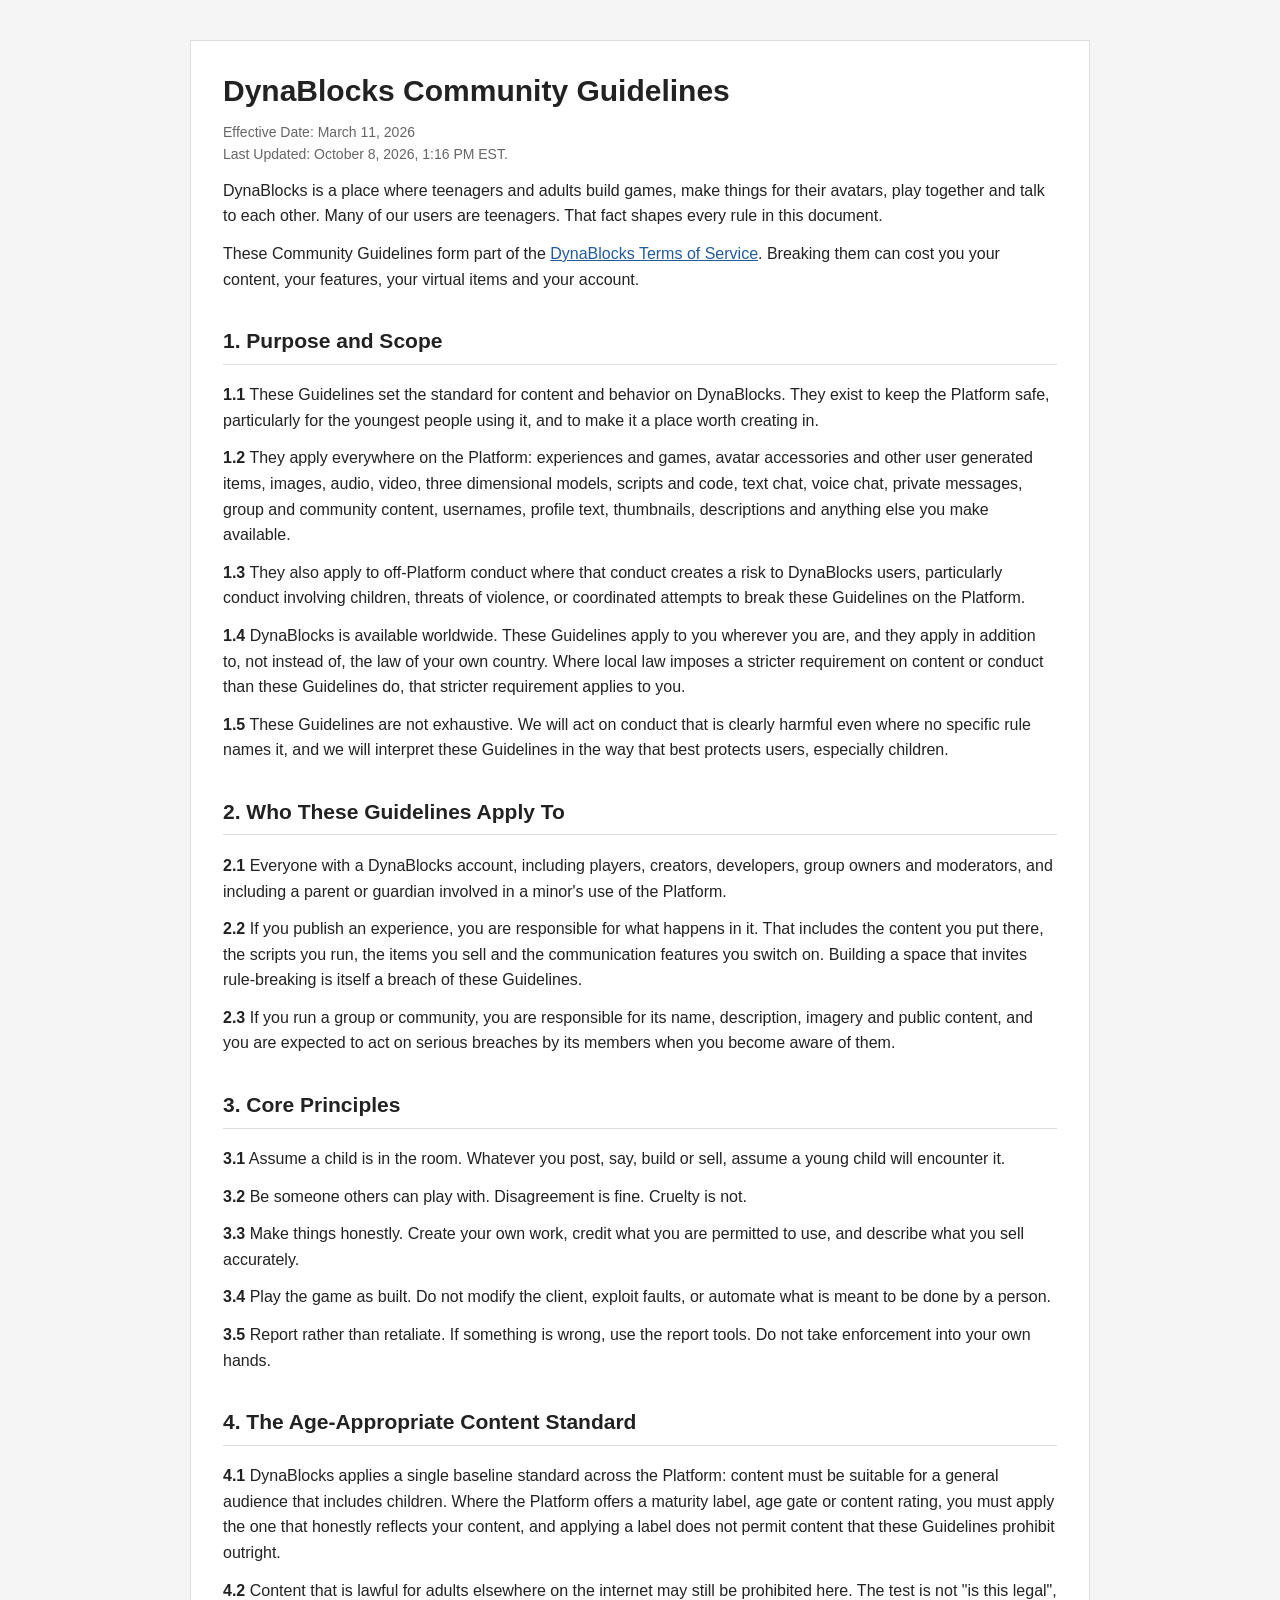
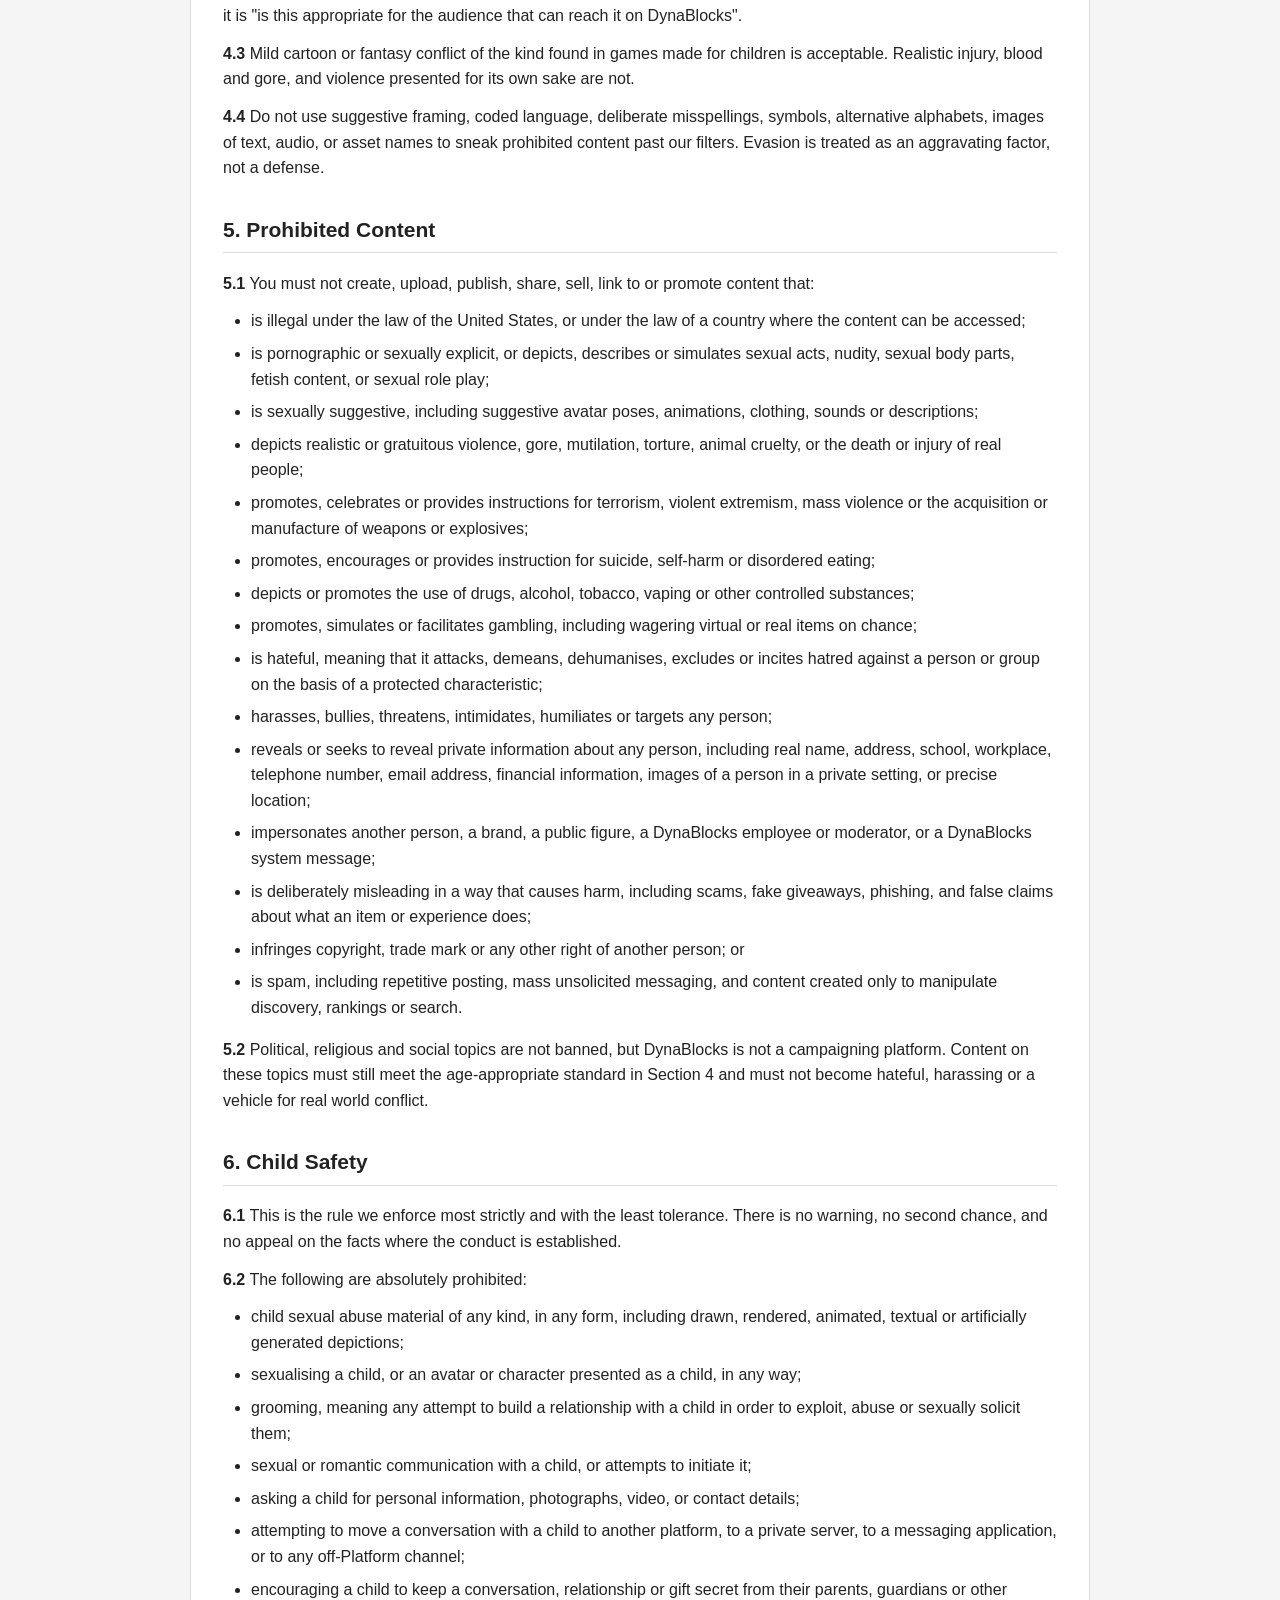
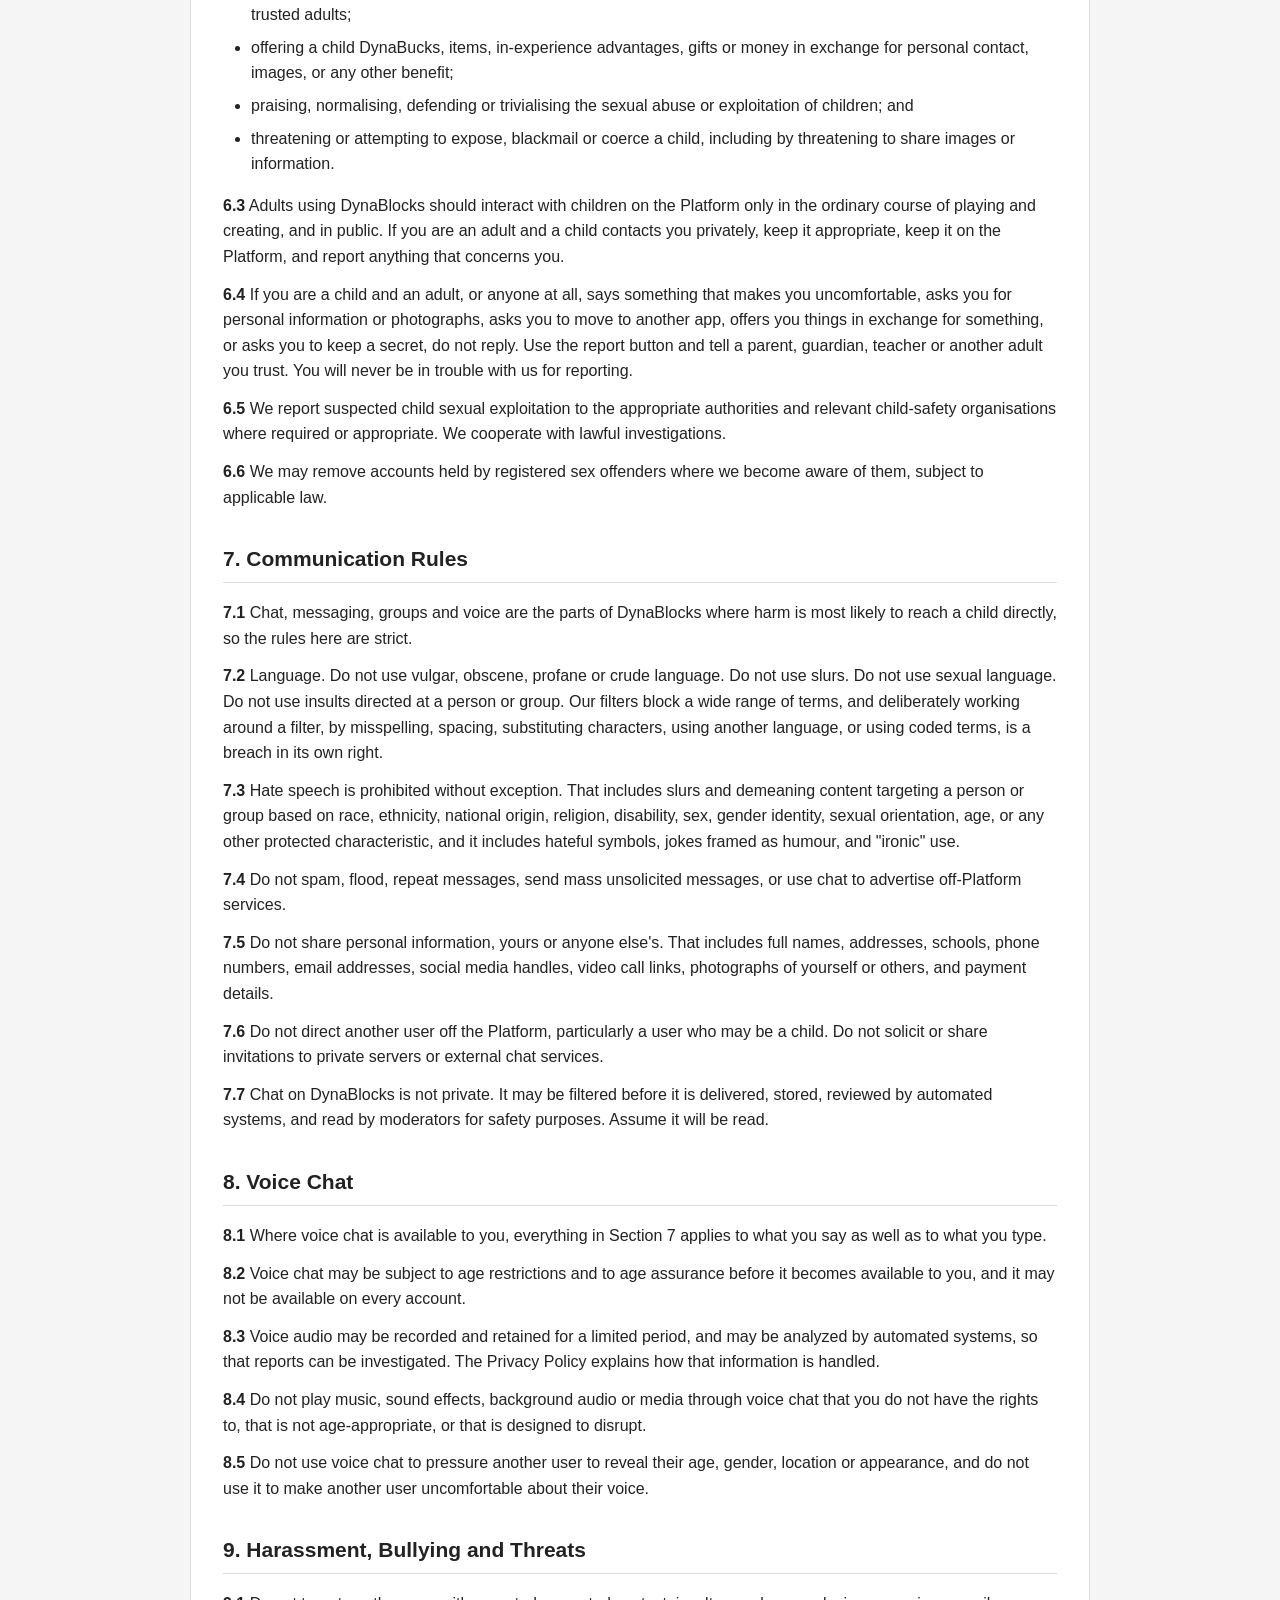
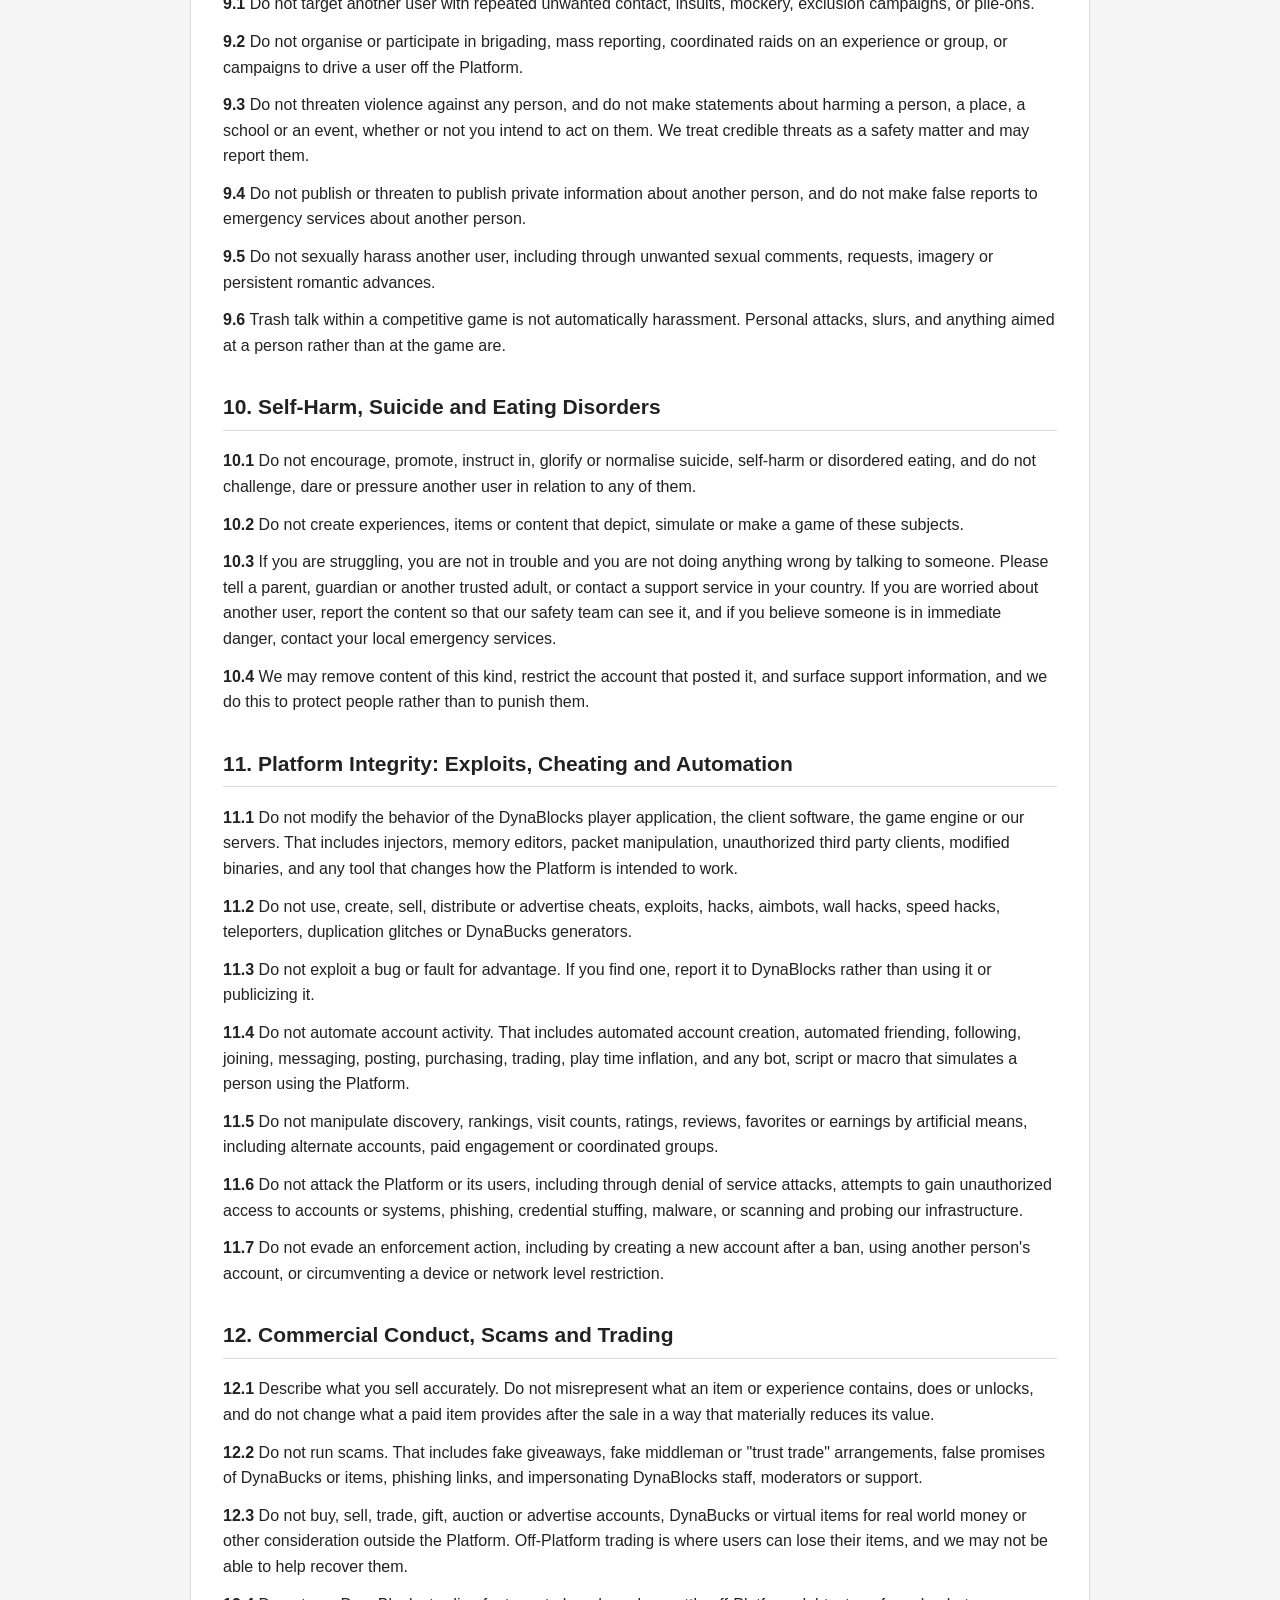
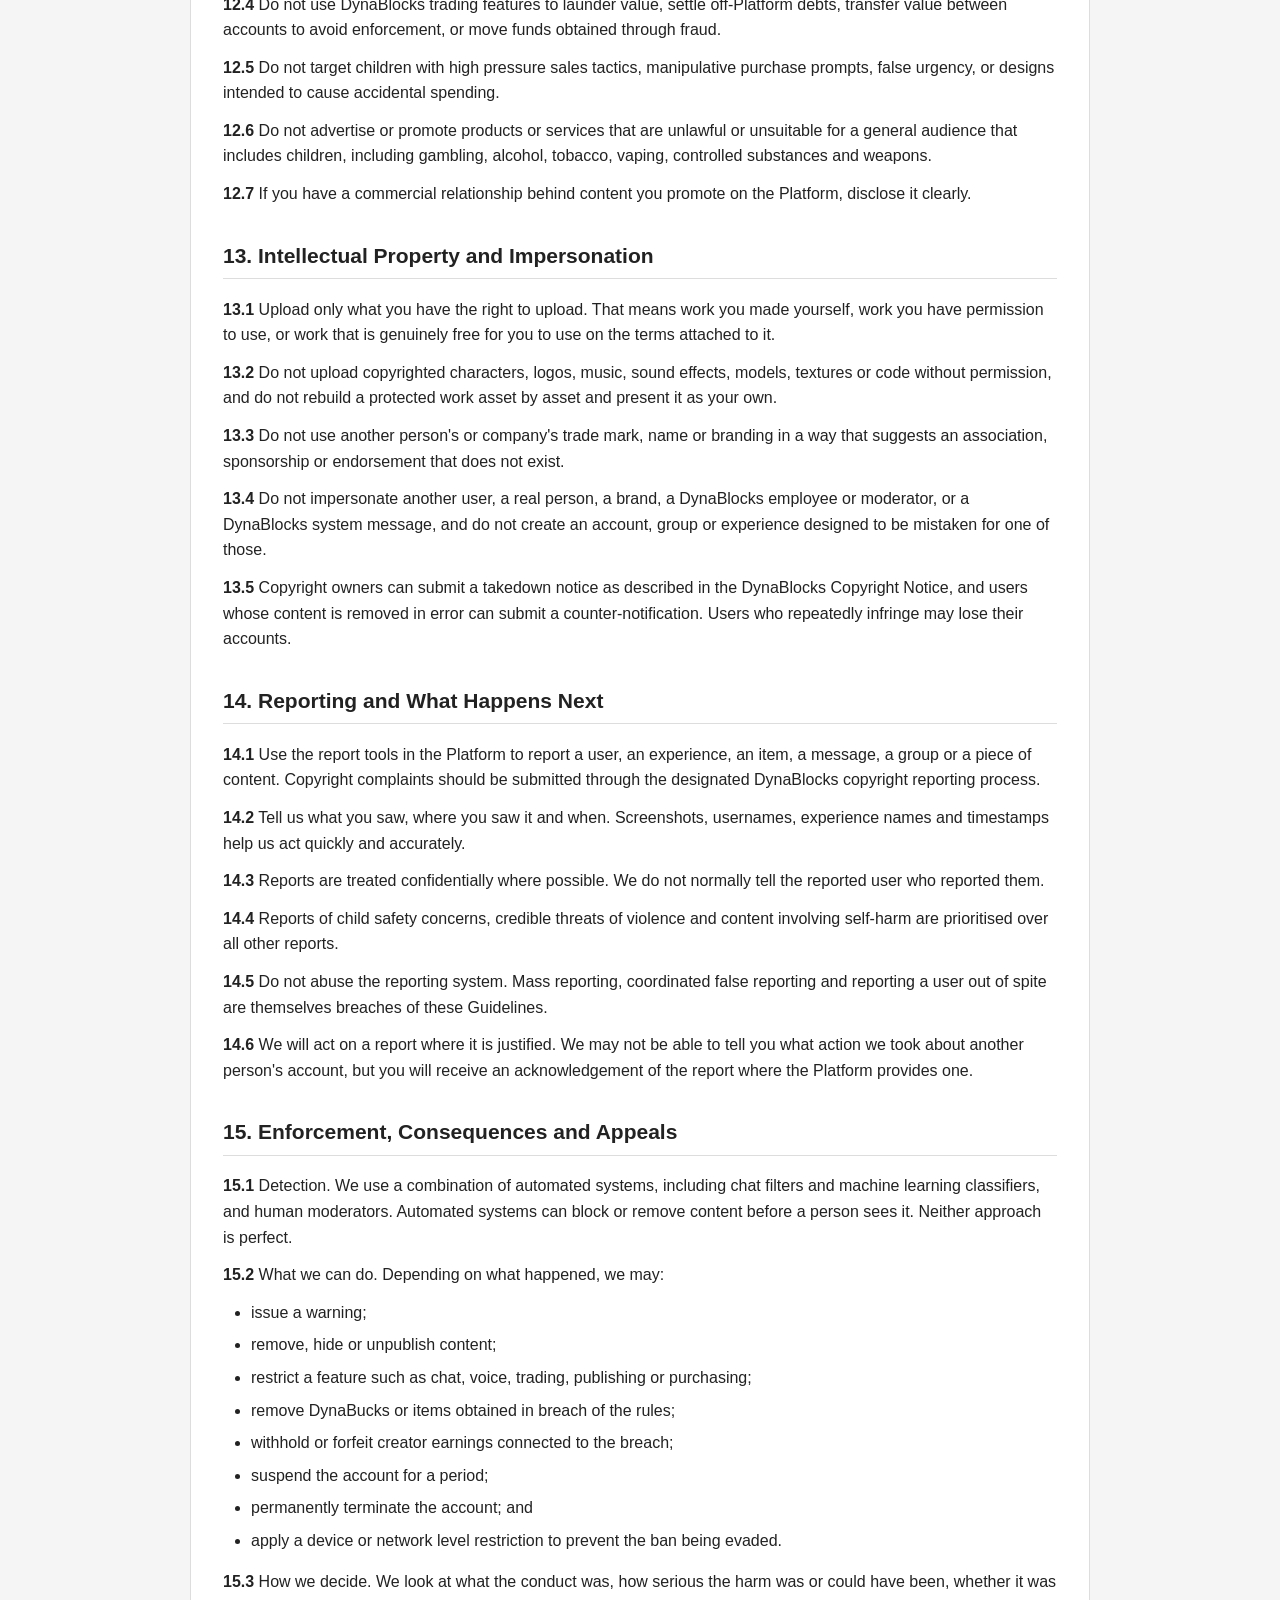
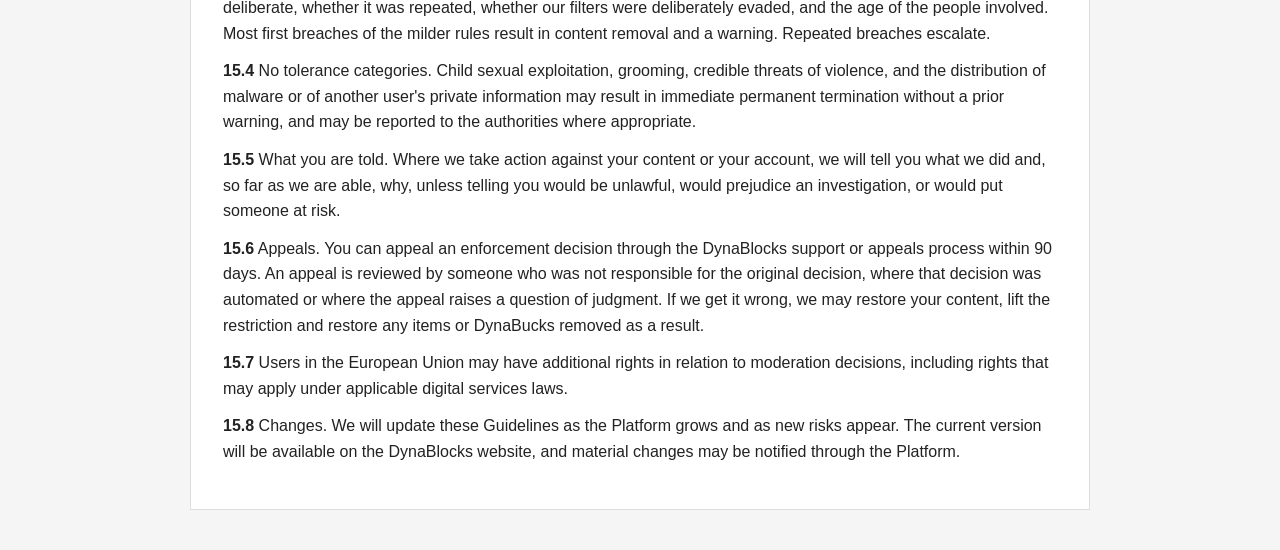
==== commit be44042b: "Update community-guidelines.html" ====
--- a/community-guidelines.html
+++ b/community-guidelines.html
@@ -93,10 +93,10 @@
 
 <h1>DynaBlocks Community Guidelines</h1>
 
-<div class="legal-meta">
-    <strong>Effective Date:</strong> April 7, 2026<br>
-    <strong>Last Updated:</strong> April 7, 2026
-</div>
+<p class="legal-meta">
+    Effective Date: March 11, 2026<br>
+    Last Updated: October 8, 2026, 1:16 PM EST.
+</p>
 
 <p>
     DynaBlocks is a place where teenagers and adults build games, make things
